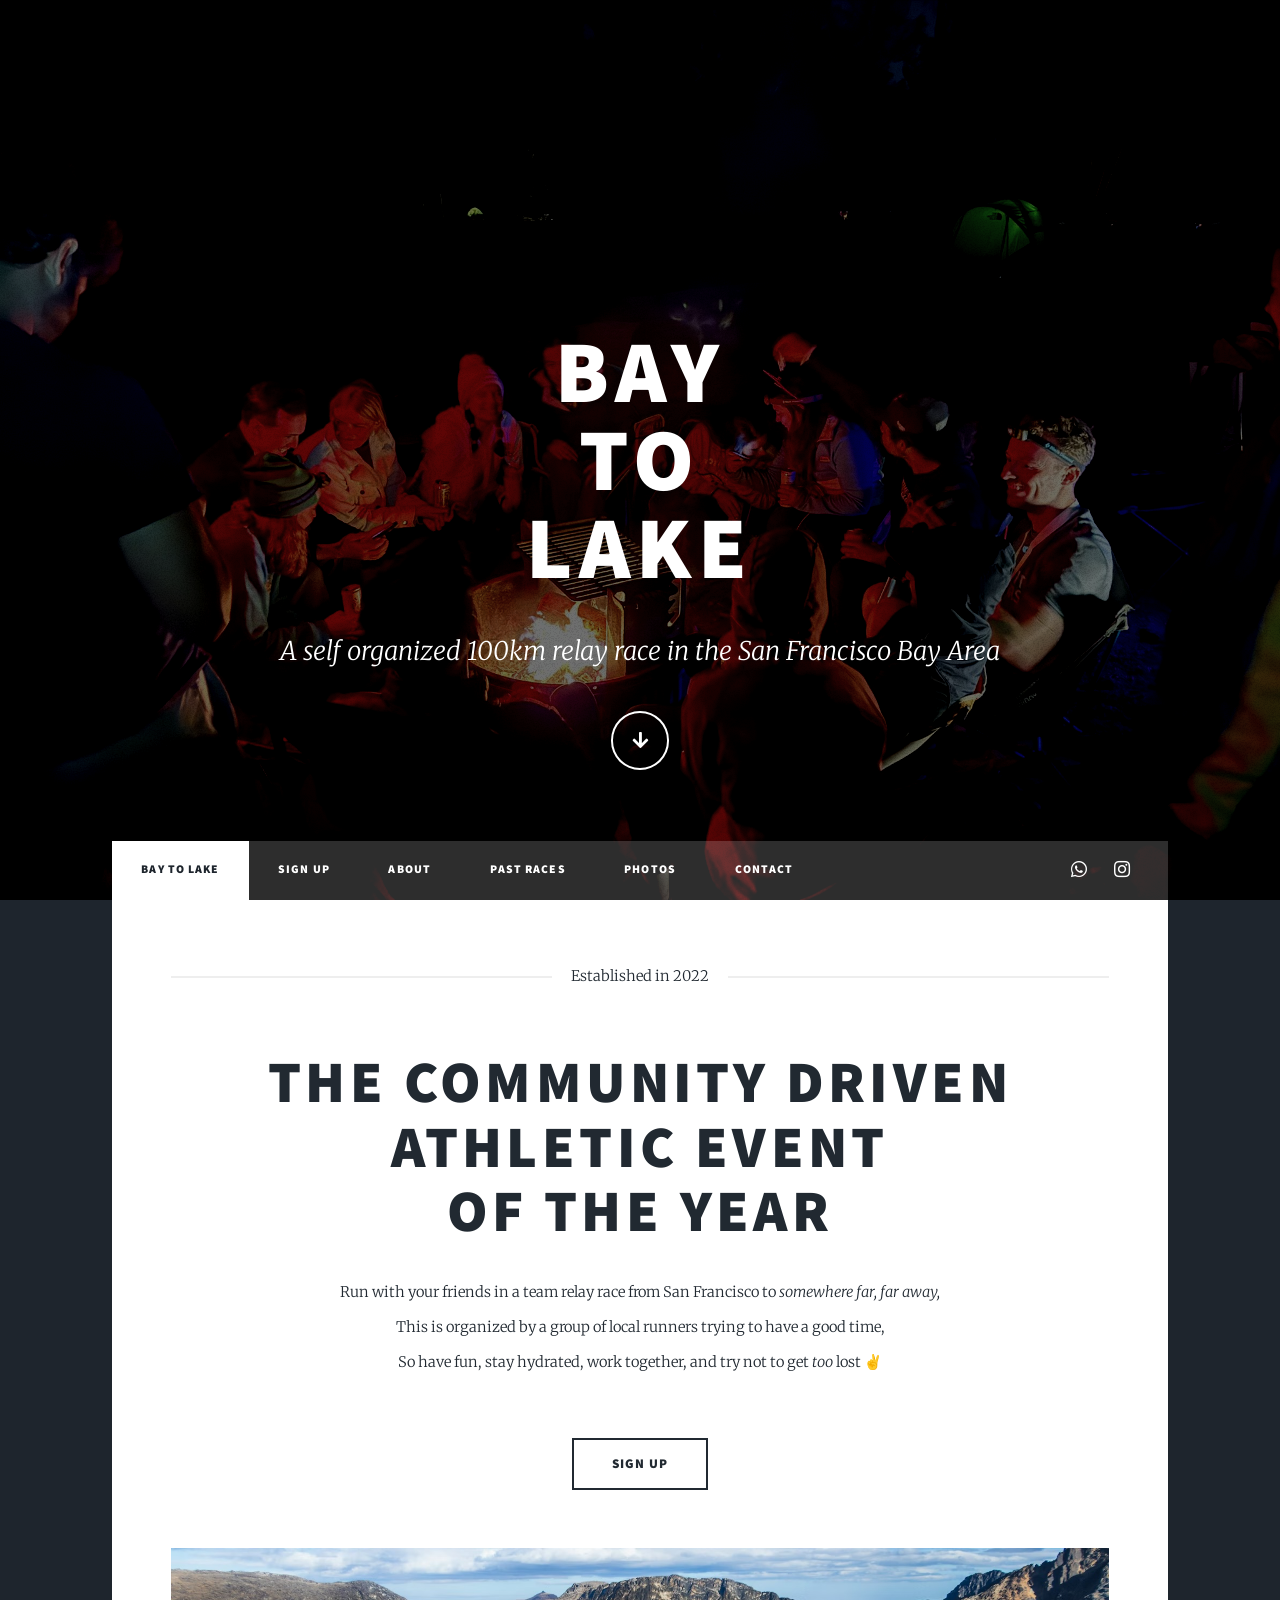
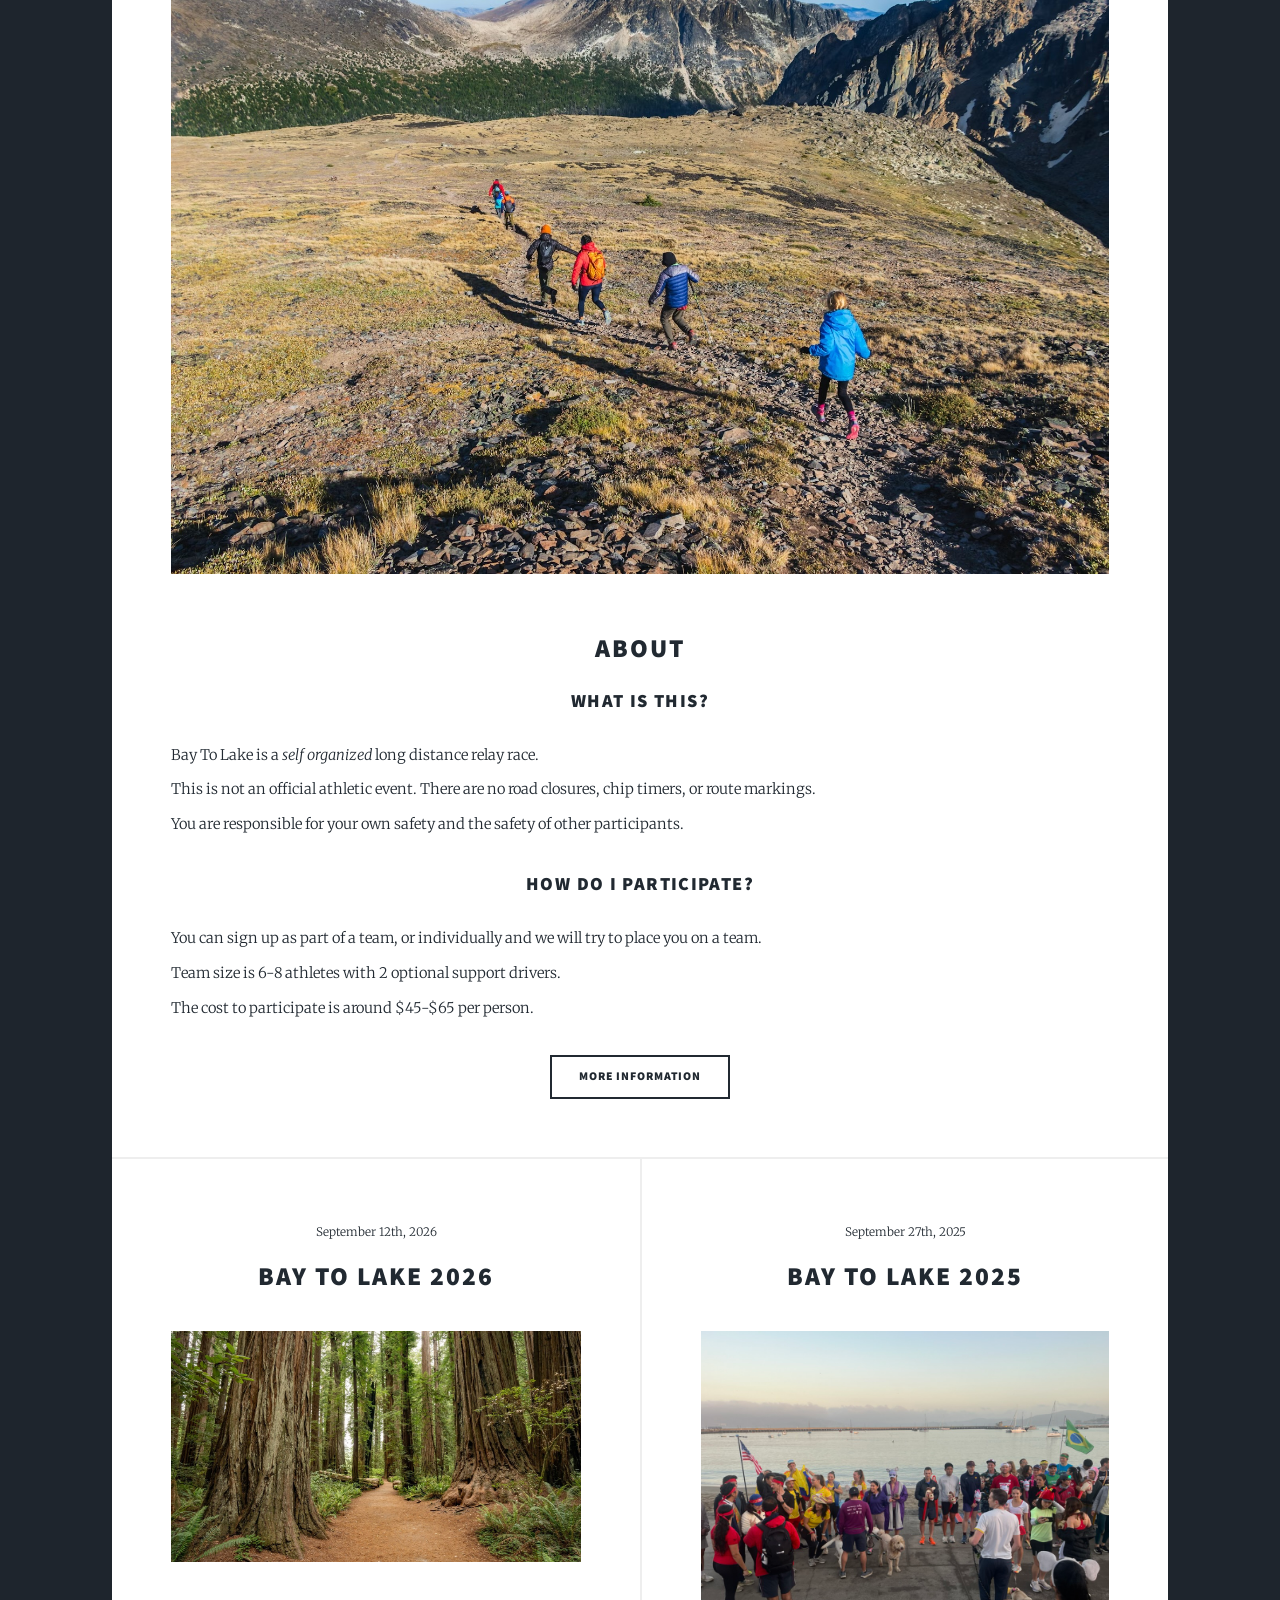
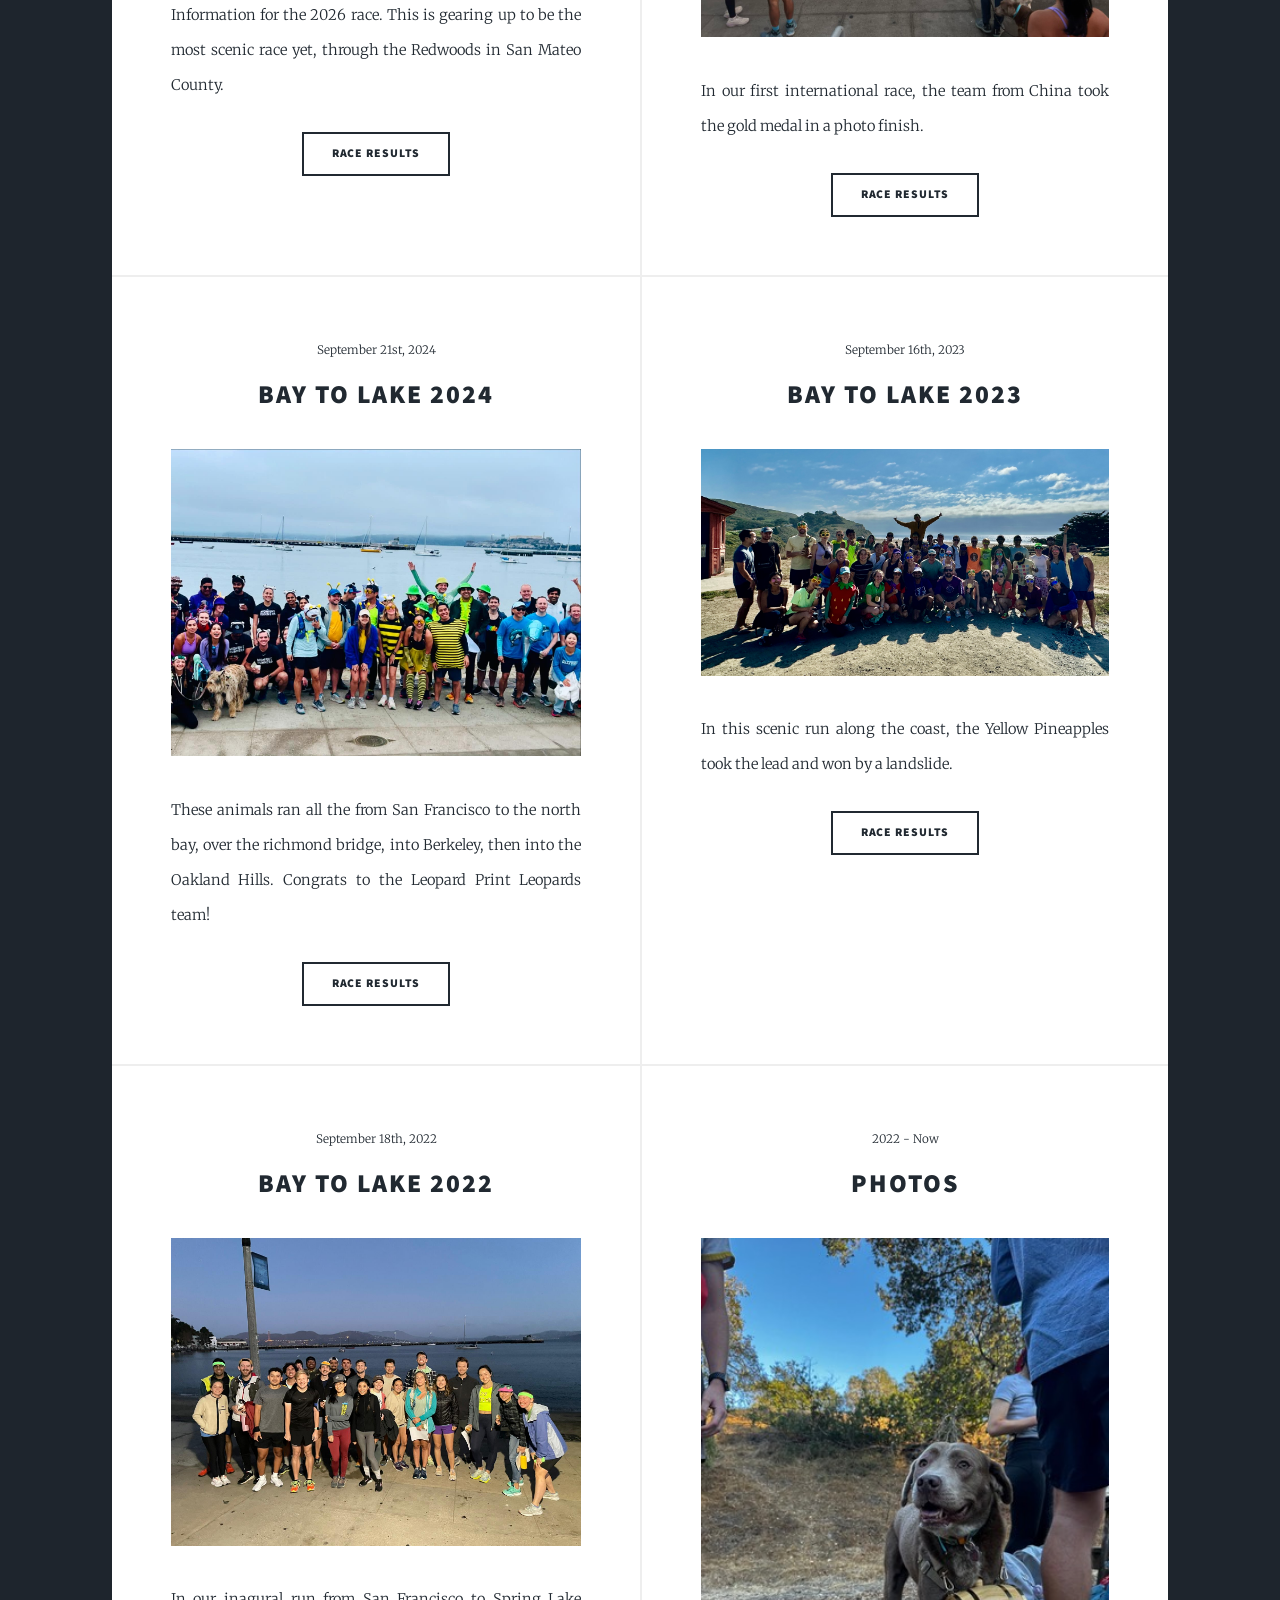
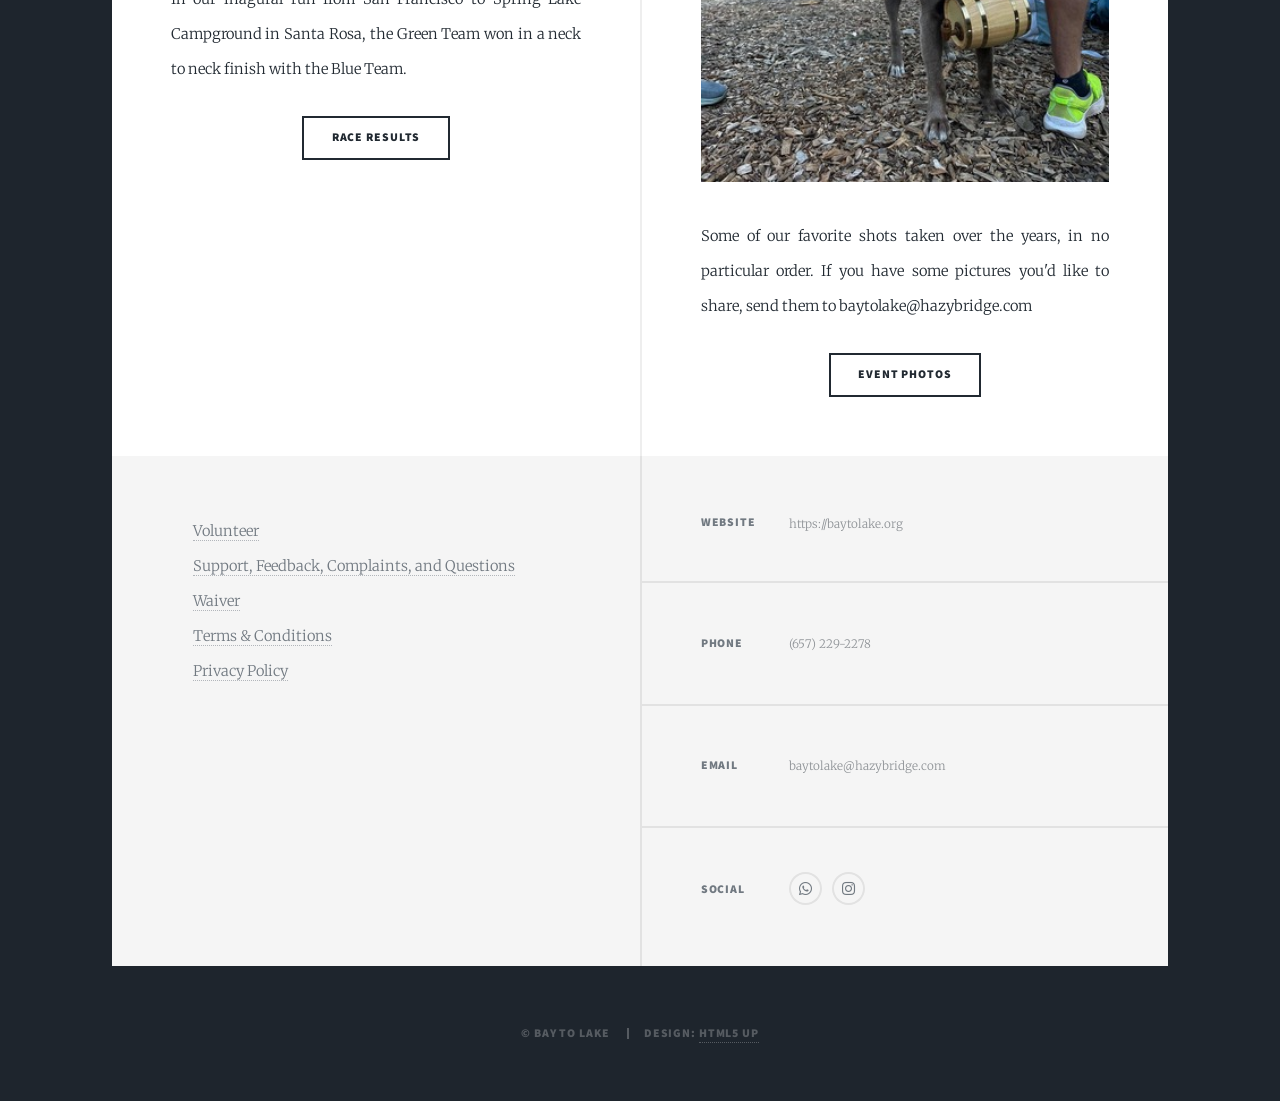
==== website/index.html @ f6bba60a "first commit" ====
<!doctype html>
<!--
	Template: Massively by HTML5 UP
	html5up.net | @ajlkn
	Free for personal and commercial use under the CCA 3.0 license (html5up.net/license)
-->
<html>
    <head>
        <title>Bay To Lake</title>
        <link
            rel="icon"
            href="data:image/svg+xml,<svg xmlns=%22http://www.w3.org/2000/svg%22 viewBox=%220 0 100 100%22><text y=%22.9em%22 font-size=%2290%22>🏃‍♀️‍➡️</text></svg>"
        />
        <meta charset="utf-8" />
        <meta
            name="viewport"
            content="width=device-width, initial-scale=1, user-scalable=no"
        />
        <link rel="stylesheet" href="assets/css/main.css" />
        <noscript
            ><link rel="stylesheet" href="assets/css/noscript.css"
        /></noscript>
    </head>
    <body class="is-preload">
        <!-- Wrapper -->
        <div id="wrapper" class="fade-in">
            <!-- Intro -->
            <div id="intro">
                <h1>
                    Bay<br />To<br />
                    Lake
                </h1>
                <p>
                    A self organized 100km relay race in the San Francisco Bay
                    Area
                </p>
                <ul class="actions">
                    <li>
                        <a
                            href="#header"
                            class="button icon solid solo fa-arrow-down scrolly"
                            >Continue</a
                        >
                    </li>
                </ul>
            </div>

            <!-- Header -->
            <header id="header">
                <a href="2026.html" class="logo">Sign Up</a>
            </header>

            <!-- Nav -->
            <nav id="nav">
                <ul class="links">
                    <li class="active">
                        <a href="index.html">Bay To Lake</a>
                    </li>
                    <li>
                        <a href="2026.html">Sign Up</a>
                    </li>
                    <li><a href="#about">About</a></li>
                    <li>
                        <a href="#past-races">Past Races</a>
                    </li>
                    <li>
                        <a href="photos.html">Photos</a>
                    </li>
                    <li>
                        <a href="#contact">Contact</a>
                    </li>
                </ul>
                <ul class="icons">
                    <li>
                        <a
                            href="https://chat.whatsapp.com/GhfOMwKwByU3hlfMUq1ZFm?mode=hq1tcli"
                            class="icon brands fa-whatsapp"
                            ><span class="label">Whatsapp</span></a
                        >
                    </li>
                    <li>
                        <a
                            href="https://www.instagram.com/bay_to_lake"
                            class="icon brands fa-instagram"
                            ><span class="label">Instagram</span></a
                        >
                    </li>
                </ul>
            </nav>

            <!-- Main -->
            <div id="main">
                <!-- Featured Post -->
                <article class="post featured">
                    <header class="major">
                        <span class="date">Established in 2022</span>
                        <h2>
                            The Community Driven Athletic Event<br />
                            Of The Year
                        </h2>
                        <ul class="no-bullets">
                            <li>
                                Run with your friends in a team relay race from
                                San Francisco to
                                <em>somewhere far, far away,</em>
                            </li>
                            <li>
                                This is organized by a group of local runners
                                trying to have a good time,
                            </li>
                            <li>
                                So have fun, stay hydrated, work together, and
                                try not to get
                                <em>too</em> lost ✌️
                            </li>
                        </ul>
                    </header>
                    <ul class="actions special">
                        <li>
                            <a href="2026.html" class="button large">Sign Up</a>
                        </li>
                    </ul>
                    <a href="2026.html" class="image main"
                        ><img src="images/running2.jpg" alt=""
                    /></a>
                    <h2 id="about">About</h2>
                    <h3>What is this?</h3>
                    <p>
                        Bay To Lake is a <em>self organized</em> long distance
                        relay race.
                        <br />
                        This is not an official athletic event. There are no
                        road closures, chip timers, or route markings.
                        <br />
                        You are responsible for your own safety and the safety
                        of other participants.
                        <br />
                    </p>
                    <h3>How do I participate?</h3>
                    <p>
                        You can sign up as part of a team, or individually and
                        we will try to place you on a team.
                        <br />
                        Team size is 6-8 athletes with 2 optional support
                        drivers.
                        <br />
                        The cost to participate is around $45-$65 per person.
                        <br />
                    </p>
                    <a href="about.html" class="button">More Information</a>
                </article>

                <!-- Posts -->
                <section class="posts">
                    <article>
                        <header>
                            <span class="date">September 12th, 2026</span>
                            <h2>
                                <a href="2026.html">Bay to Lake 2026</a>
                            </h2>
                        </header>
                        <a href="2026.html" class="image fit"
                            ><img src="images/redwoods.jpeg" alt=""
                        /></a>
                        <p>
                            Information for the 2026 race. This is gearing up to
                            be the most scenic race yet, through the Redwoods in
                            San Mateo County.
                        </p>
                        <ul class="actions special">
                            <li>
                                <a href="2026.html" class="button"
                                    >Race Results</a
                                >
                            </li>
                        </ul>
                    </article>
                    <article id="past-races">
                        <header>
                            <span class="date">September 27th, 2025</span>
                            <h2>
                                <a href="2025.html">Bay to Lake 2025</a>
                            </h2>
                        </header>
                        <a href="2025.html" class="image fit"
                            ><img src="images/2025group.jpeg" alt=""
                        /></a>
                        <p>
                            In our first international race, the team from China
                            took the gold medal in a photo finish.
                        </p>
                        <ul class="actions special">
                            <li>
                                <a href="2025.html" class="button"
                                    >Race Results</a
                                >
                            </li>
                        </ul>
                    </article>
                    <article>
                        <header>
                            <span class="date">September 21st, 2024</span>
                            <h2>
                                <a href="2024.html">Bay to Lake 2024</a>
                            </h2>
                        </header>
                        <a href="2024.html" class="image fit"
                            ><img src="images/2024group.jpg" alt=""
                        /></a>
                        <p>
                            These animals ran all the from San Francisco to the
                            north bay, over the richmond bridge, into Berkeley,
                            then into the Oakland Hills. Congrats to the Leopard
                            Print Leopards team!
                        </p>
                        <ul class="actions special">
                            <li>
                                <a href="2024.html" class="button"
                                    >Race Results</a
                                >
                            </li>
                        </ul>
                    </article>
                    <article>
                        <header>
                            <span class="date">September 16th, 2023</span>
                            <h2>
                                <a href="2023.html">Bay to Lake 2023</a>
                            </h2>
                        </header>
                        <a href="2023.html" class="image fit"
                            ><img src="images/2023group.jpg" alt=""
                        /></a>
                        <p>
                            In this scenic run along the coast, the Yellow
                            Pineapples took the lead and won by a landslide.
                        </p>
                        <ul class="actions special">
                            <li>
                                <a href="2023.html" class="button"
                                    >Race Results</a
                                >
                            </li>
                        </ul>
                    </article>
                    <article>
                        <header>
                            <span class="date">September 18th, 2022</span>
                            <h2>
                                <a href="2022.html">Bay to Lake 2022</a>
                            </h2>
                        </header>
                        <a href="2022.html" class="image fit"
                            ><img src="images/2022group.jpg" alt=""
                        /></a>
                        <p>
                            In our inagural run from San Francisco to Spring
                            Lake Campground in Santa Rosa, the Green Team won in
                            a neck to neck finish with the Blue Team.
                        </p>
                        <ul class="actions special">
                            <li>
                                <a href="2022.html" class="button"
                                    >Race Results</a
                                >
                            </li>
                        </ul>
                    </article>
                    <article id="photos">
                        <header>
                            <span class="date">2022 - Now</span>
                            <h2>
                                <a href="photos.html">Photos</a>
                            </h2>
                        </header>
                        <a href="photos.html" class="image fit"
                            ><img src="images/dog.jpeg" alt=""
                        /></a>
                        <p>
                            Some of our favorite shots taken over the years, in
                            no particular order. If you have some pictures you'd
                            like to share, send them to baytolake@hazybridge.com
                        </p>
                        <ul class="actions special">
                            <li>
                                <a href="photos.html" class="button"
                                    >Event Photos</a
                                >
                            </li>
                        </ul>
                    </article>
                </section>
            </div>

            <!-- Footer -->
            <footer id="footer">
                <section>
                    <ul>
                        <li>
                            <a href="volunteer.html">Volunteer </a>
                        </li>
                        <li>
                            <a href="https://forms.gle/A438S5u4Cf7MEqJQ7"
                                >Support, Feedback, Complaints, and Questions
                            </a>
                        </li>
                        <li><a href="waiver.html">Waiver</a></li>
                        <li><a href="terms.html">Terms & Conditions</a></li>
                        <li><a href="privacy.html">Privacy Policy</a></li>
                    </ul>
                </section>
                <section class="split contact" id="contact">
                    <section class="alt">
                        <h3>Website</h3>
                        <p>https://baytolake.org</p>
                    </section>
                    <section>
                        <h3>Phone</h3>
                        <p>(657) 229-2278</p>
                    </section>
                    <section>
                        <h3>Email</h3>
                        <p>baytolake@hazybridge.com</p>
                    </section>
                    <section>
                        <h3>Social</h3>
                        <ul class="icons alt">
                            <li>
                                <a
                                    href="https://chat.whatsapp.com/GhfOMwKwByU3hlfMUq1ZFm?mode=hq1tcli"
                                    class="icon brands alt fa-whatsapp"
                                    ><span class="label">WhatsApp</span></a
                                >
                            </li>
                            <li>
                                <a
                                    href="https://www.instagram.com/bay_to_lake"
                                    class="icon brands alt fa-instagram"
                                    ><span class="label">Instagram</span></a
                                >
                            </li>
                        </ul>
                    </section>
                </section>
            </footer>

            <!-- Copyright -->
            <div id="copyright">
                <ul>
                    <li>&copy; Bay To Lake</li>
                    <li>Design: <a href="https://html5up.net">HTML5 UP</a></li>
                </ul>
            </div>
        </div>

        <!-- Scripts -->
        <script src="assets/js/jquery.min.js"></script>
        <script src="assets/js/jquery.scrollex.min.js"></script>
        <script src="assets/js/jquery.scrolly.min.js"></script>
        <script src="assets/js/browser.min.js"></script>
        <script src="assets/js/breakpoints.min.js"></script>
        <script src="assets/js/util.js"></script>
        <script src="assets/js/main.js"></script>
    </body>
</html>
---- website/assets/css/main.css ----
@import url(fontawesome-all.min.css);
@import url("https://fonts.googleapis.com/css?family=Merriweather:300,700,300italic,700italic|Source+Sans+Pro:900");

/*
	Massively by HTML5 UP
	html5up.net | @ajlkn
	Free for personal and commercial use under the CCA 3.0 license (html5up.net/license)
*/

html,
body,
div,
span,
applet,
object,
iframe,
h1,
h2,
h3,
h4,
h5,
h6,
p,
blockquote,
pre,
a,
abbr,
acronym,
address,
big,
cite,
code,
del,
dfn,
em,
img,
ins,
kbd,
q,
s,
samp,
small,
strike,
strong,
sub,
sup,
tt,
var,
b,
u,
i,
center,
dl,
dt,
dd,
ol,
ul,
li,
fieldset,
form,
label,
legend,
table,
caption,
tbody,
tfoot,
thead,
tr,
th,
td,
article,
aside,
canvas,
details,
embed,
figure,
figcaption,
footer,
header,
hgroup,
menu,
nav,
output,
ruby,
section,
summary,
time,
mark,
audio,
video {
    margin: 0;
    padding: 0;
    border: 0;
    font-size: 100%;
    font: inherit;
    vertical-align: baseline;
}

article,
aside,
details,
figcaption,
figure,
footer,
header,
hgroup,
menu,
nav,
section {
    display: block;
}

body {
    line-height: 1;
}

ol,
ul {
    list-style: none;
}

blockquote,
q {
    quotes: none;
}

blockquote:before,
blockquote:after,
q:before,
q:after {
    content: "";
    content: none;
}

table {
    border-collapse: collapse;
    border-spacing: 0;
}

body {
    -webkit-text-size-adjust: none;
}

mark {
    background-color: transparent;
    color: inherit;
}

input::-moz-focus-inner {
    border: 0;
    padding: 0;
}

input,
select,
textarea {
    -moz-appearance: none;
    -webkit-appearance: none;
    -ms-appearance: none;
    appearance: none;
}

/* Basic */

@-ms-viewport {
    width: device-width;
}

body {
    -ms-overflow-style: scrollbar;
}

@media screen and (max-width: 480px) {
    html,
    body {
        min-width: 320px;
    }
}

html {
    box-sizing: border-box;
}

*,
*:before,
*:after {
    box-sizing: inherit;
}

body {
    background-color: #1e252d;
}

body.is-preload *,
body.is-preload *:before,
body.is-preload *:after {
    -moz-animation: none !important;
    -webkit-animation: none !important;
    -ms-animation: none !important;
    animation: none !important;
    -moz-transition: none !important;
    -webkit-transition: none !important;
    -ms-transition: none !important;
    transition: none !important;
}

/* Type */

html {
    font-size: 16pt;
}

@media screen and (max-width: 1680px) {
    html {
        font-size: 12pt;
    }
}

@media screen and (max-width: 1280px) {
    html {
        font-size: 11pt;
    }
}

@media screen and (max-width: 360px) {
    html {
        font-size: 10pt;
    }
}

body {
    color: #212931;
}

body,
input,
select,
textarea {
    font-family: "Merriweather", Georgia, serif;
    font-weight: 300;
    font-size: 1rem;
    line-height: 2.375;
}

a {
    -moz-transition:
        color 0.2s ease-in-out,
        background-color 0.2s ease-in-out,
        border-color 0.2s ease-in-out,
        box-shadow 0.2s ease-in-out;
    -webkit-transition:
        color 0.2s ease-in-out,
        background-color 0.2s ease-in-out,
        border-color 0.2s ease-in-out,
        box-shadow 0.2s ease-in-out;
    -ms-transition:
        color 0.2s ease-in-out,
        background-color 0.2s ease-in-out,
        border-color 0.2s ease-in-out,
        box-shadow 0.2s ease-in-out;
    transition:
        color 0.2s ease-in-out,
        background-color 0.2s ease-in-out,
        border-color 0.2s ease-in-out,
        box-shadow 0.2s ease-in-out;
    border-bottom: dotted 1px;
    text-decoration: none;
}

a:hover {
    border-bottom-color: transparent;
}

strong,
b {
    font-weight: 600;
}

em,
i {
    font-style: italic;
}

p {
    text-align: justify;
    margin: 0 0 2rem 0;
}

h1,
h2,
h3,
h4,
h5,
h6 {
    font-family: "Source Sans Pro", Helvetica, sans-serif;
    font-weight: 900;
    line-height: 1.5;
    letter-spacing: 0.075em;
    text-transform: uppercase;
    margin: 0 0 1rem 0;
}

h1 a,
h2 a,
h3 a,
h4 a,
h5 a,
h6 a {
    border-bottom: 0;
    color: inherit;
    text-decoration: none;
}

h1 {
    font-size: 4rem;
    line-height: 1.1;
    margin: 0 0 2rem 0;
}

h2 {
    font-size: 1.75rem;
    line-height: 1.3;
    margin: 0 0 1.5rem 0;
}

h3 {
    font-size: 1.25rem;
    margin: 0 0 1.5rem 0;
}

h4 {
    font-size: 1rem;
}

h5 {
    font-size: 0.9rem;
}

h6 {
    font-size: 0.8rem;
}

sub {
    font-size: 0.8rem;
    position: relative;
    top: 0.5rem;
}

sup {
    font-size: 0.8rem;
    position: relative;
    top: -0.5rem;
}

blockquote {
    border-left: solid 4px;
    font-style: italic;
    margin: 0 0 2rem 0;
    padding: 0.5rem 0 0.5rem 2rem;
}

code {
    border: solid 2px;
    font-family: "Courier New", monospace;
    font-size: 0.9rem;
    margin: 0 0.25rem;
    padding: 0.25rem 0.65rem;
}

pre {
    -webkit-overflow-scrolling: touch;
    font-family: "Courier New", monospace;
    font-size: 0.9rem;
    margin: 0 0 2rem 0;
}

pre code {
    display: block;
    line-height: 1.75;
    padding: 1rem 1.5rem;
    overflow-x: auto;
}

hr {
    border: 0;
    border-bottom: solid 2px;
    margin: 3rem 0;
}

hr.major {
    margin: 5rem 0;
}

.align-left {
    text-align: left;
}

.align-center {
    text-align: center;
}

.align-right {
    text-align: right;
}

input,
select,
textarea {
    color: #212931;
}

a {
    color: #212931;
    border-bottom-color: rgba(33, 41, 49, 0.5);
}

a:hover {
    border-bottom-color: transparent;
    color: #18bfef !important;
}

strong,
b {
    color: #212931;
}

h1,
h2,
h3,
h4,
h5,
h6 {
    color: #212931;
}

blockquote {
    border-left-color: #eeeeee;
}

code {
    background: rgba(220, 220, 220, 0.25);
    border-color: #eeeeee;
}

hr {
    border-bottom-color: #eeeeee;
}

/* Row */

.row {
    display: flex;
    flex-wrap: wrap;
    box-sizing: border-box;
    align-items: stretch;
}

.row > * {
    box-sizing: border-box;
}

.row.gtr-uniform > * > :last-child {
    margin-bottom: 0;
}

.row.aln-left {
    justify-content: flex-start;
}

.row.aln-center {
    justify-content: center;
}

.row.aln-right {
    justify-content: flex-end;
}

.row.aln-top {
    align-items: flex-start;
}

.row.aln-middle {
    align-items: center;
}

.row.aln-bottom {
    align-items: flex-end;
}

.row > .imp {
    order: -1;
}

.row > .col-1 {
    width: 8.33333%;
}

.row > .off-1 {
    margin-left: 8.33333%;
}

.row > .col-2 {
    width: 16.66667%;
}

.row > .off-2 {
    margin-left: 16.66667%;
}

.row > .col-3 {
    width: 25%;
}

.row > .off-3 {
    margin-left: 25%;
}

.row > .col-4 {
    width: 33.33333%;
}

.row > .off-4 {
    margin-left: 33.33333%;
}

.row > .col-5 {
    width: 41.66667%;
}

.row > .off-5 {
    margin-left: 41.66667%;
}

.row > .col-6 {
    width: 50%;
}

.row > .off-6 {
    margin-left: 50%;
}

.row > .col-7 {
    width: 58.33333%;
}

.row > .off-7 {
    margin-left: 58.33333%;
}

.row > .col-8 {
    width: 66.66667%;
}

.row > .off-8 {
    margin-left: 66.66667%;
}

.row > .col-9 {
    width: 75%;
}

.row > .off-9 {
    margin-left: 75%;
}

.row > .col-10 {
    width: 83.33333%;
}

.row > .off-10 {
    margin-left: 83.33333%;
}

.row > .col-11 {
    width: 91.66667%;
}

.row > .off-11 {
    margin-left: 91.66667%;
}

.row > .col-12 {
    width: 100%;
}

.row > .off-12 {
    margin-left: 100%;
}

.row.gtr-0 {
    margin-top: 0;
    margin-left: 0rem;
}

.row.gtr-0 > * {
    padding: 0 0 0 0rem;
}

.row.gtr-0.gtr-uniform {
    margin-top: 0rem;
}

.row.gtr-0.gtr-uniform > * {
    padding-top: 0rem;
}

.row.gtr-25 {
    margin-top: 0;
    margin-left: -0.375rem;
}

.row.gtr-25 > * {
    padding: 0 0 0 0.375rem;
}

.row.gtr-25.gtr-uniform {
    margin-top: -0.375rem;
}

.row.gtr-25.gtr-uniform > * {
    padding-top: 0.375rem;
}

.row.gtr-50 {
    margin-top: 0;
    margin-left: -0.75rem;
}

.row.gtr-50 > * {
    padding: 0 0 0 0.75rem;
}

.row.gtr-50.gtr-uniform {
    margin-top: -0.75rem;
}

.row.gtr-50.gtr-uniform > * {
    padding-top: 0.75rem;
}

.row {
    margin-top: 0;
    margin-left: -1.5rem;
}

.row > * {
    padding: 0 0 0 1.5rem;
}

.row.gtr-uniform {
    margin-top: -1.5rem;
}

.row.gtr-uniform > * {
    padding-top: 1.5rem;
}

.row.gtr-150 {
    margin-top: 0;
    margin-left: -2.25rem;
}

.row.gtr-150 > * {
    padding: 0 0 0 2.25rem;
}

.row.gtr-150.gtr-uniform {
    margin-top: -2.25rem;
}

.row.gtr-150.gtr-uniform > * {
    padding-top: 2.25rem;
}

.row.gtr-200 {
    margin-top: 0;
    margin-left: -3rem;
}

.row.gtr-200 > * {
    padding: 0 0 0 3rem;
}

.row.gtr-200.gtr-uniform {
    margin-top: -3rem;
}

.row.gtr-200.gtr-uniform > * {
    padding-top: 3rem;
}

@media screen and (max-width: 1680px) {
    .row {
        display: flex;
        flex-wrap: wrap;
        box-sizing: border-box;
        align-items: stretch;
    }

    .row > * {
        box-sizing: border-box;
    }

    .row.gtr-uniform > * > :last-child {
        margin-bottom: 0;
    }

    .row.aln-left {
        justify-content: flex-start;
    }

    .row.aln-center {
        justify-content: center;
    }

    .row.aln-right {
        justify-content: flex-end;
    }

    .row.aln-top {
        align-items: flex-start;
    }

    .row.aln-middle {
        align-items: center;
    }

    .row.aln-bottom {
        align-items: flex-end;
    }

    .row > .imp-xlarge {
        order: -1;
    }

    .row > .col-1-xlarge {
        width: 8.33333%;
    }

    .row > .off-1-xlarge {
        margin-left: 8.33333%;
    }

    .row > .col-2-xlarge {
        width: 16.66667%;
    }

    .row > .off-2-xlarge {
        margin-left: 16.66667%;
    }

    .row > .col-3-xlarge {
        width: 25%;
    }

    .row > .off-3-xlarge {
        margin-left: 25%;
    }

    .row > .col-4-xlarge {
        width: 33.33333%;
    }

    .row > .off-4-xlarge {
        margin-left: 33.33333%;
    }

    .row > .col-5-xlarge {
        width: 41.66667%;
    }

    .row > .off-5-xlarge {
        margin-left: 41.66667%;
    }

    .row > .col-6-xlarge {
        width: 50%;
    }

    .row > .off-6-xlarge {
        margin-left: 50%;
    }

    .row > .col-7-xlarge {
        width: 58.33333%;
    }

    .row > .off-7-xlarge {
        margin-left: 58.33333%;
    }

    .row > .col-8-xlarge {
        width: 66.66667%;
    }

    .row > .off-8-xlarge {
        margin-left: 66.66667%;
    }

    .row > .col-9-xlarge {
        width: 75%;
    }

    .row > .off-9-xlarge {
        margin-left: 75%;
    }

    .row > .col-10-xlarge {
        width: 83.33333%;
    }

    .row > .off-10-xlarge {
        margin-left: 83.33333%;
    }

    .row > .col-11-xlarge {
        width: 91.66667%;
    }

    .row > .off-11-xlarge {
        margin-left: 91.66667%;
    }

    .row > .col-12-xlarge {
        width: 100%;
    }

    .row > .off-12-xlarge {
        margin-left: 100%;
    }

    .row.gtr-0 {
        margin-top: 0;
        margin-left: 0rem;
    }

    .row.gtr-0 > * {
        padding: 0 0 0 0rem;
    }

    .row.gtr-0.gtr-uniform {
        margin-top: 0rem;
    }

    .row.gtr-0.gtr-uniform > * {
        padding-top: 0rem;
    }

    .row.gtr-25 {
        margin-top: 0;
        margin-left: -0.375rem;
    }

    .row.gtr-25 > * {
        padding: 0 0 0 0.375rem;
    }

    .row.gtr-25.gtr-uniform {
        margin-top: -0.375rem;
    }

    .row.gtr-25.gtr-uniform > * {
        padding-top: 0.375rem;
    }

    .row.gtr-50 {
        margin-top: 0;
        margin-left: -0.75rem;
    }

    .row.gtr-50 > * {
        padding: 0 0 0 0.75rem;
    }

    .row.gtr-50.gtr-uniform {
        margin-top: -0.75rem;
    }

    .row.gtr-50.gtr-uniform > * {
        padding-top: 0.75rem;
    }

    .row {
        margin-top: 0;
        margin-left: -1.5rem;
    }

    .row > * {
        padding: 0 0 0 1.5rem;
    }

    .row.gtr-uniform {
        margin-top: -1.5rem;
    }

    .row.gtr-uniform > * {
        padding-top: 1.5rem;
    }

    .row.gtr-150 {
        margin-top: 0;
        margin-left: -2.25rem;
    }

    .row.gtr-150 > * {
        padding: 0 0 0 2.25rem;
    }

    .row.gtr-150.gtr-uniform {
        margin-top: -2.25rem;
    }

    .row.gtr-150.gtr-uniform > * {
        padding-top: 2.25rem;
    }

    .row.gtr-200 {
        margin-top: 0;
        margin-left: -3rem;
    }

    .row.gtr-200 > * {
        padding: 0 0 0 3rem;
    }

    .row.gtr-200.gtr-uniform {
        margin-top: -3rem;
    }

    .row.gtr-200.gtr-uniform > * {
        padding-top: 3rem;
    }
}

@media screen and (max-width: 1280px) {
    .row {
        display: flex;
        flex-wrap: wrap;
        box-sizing: border-box;
        align-items: stretch;
    }

    .row > * {
        box-sizing: border-box;
    }

    .row.gtr-uniform > * > :last-child {
        margin-bottom: 0;
    }

    .row.aln-left {
        justify-content: flex-start;
    }

    .row.aln-center {
        justify-content: center;
    }

    .row.aln-right {
        justify-content: flex-end;
    }

    .row.aln-top {
        align-items: flex-start;
    }

    .row.aln-middle {
        align-items: center;
    }

    .row.aln-bottom {
        align-items: flex-end;
    }

    .row > .imp-large {
        order: -1;
    }

    .row > .col-1-large {
        width: 8.33333%;
    }

    .row > .off-1-large {
        margin-left: 8.33333%;
    }

    .row > .col-2-large {
        width: 16.66667%;
    }

    .row > .off-2-large {
        margin-left: 16.66667%;
    }

    .row > .col-3-large {
        width: 25%;
    }

    .row > .off-3-large {
        margin-left: 25%;
    }

    .row > .col-4-large {
        width: 33.33333%;
    }

    .row > .off-4-large {
        margin-left: 33.33333%;
    }

    .row > .col-5-large {
        width: 41.66667%;
    }

    .row > .off-5-large {
        margin-left: 41.66667%;
    }

    .row > .col-6-large {
        width: 50%;
    }

    .row > .off-6-large {
        margin-left: 50%;
    }

    .row > .col-7-large {
        width: 58.33333%;
    }

    .row > .off-7-large {
        margin-left: 58.33333%;
    }

    .row > .col-8-large {
        width: 66.66667%;
    }

    .row > .off-8-large {
        margin-left: 66.66667%;
    }

    .row > .col-9-large {
        width: 75%;
    }

    .row > .off-9-large {
        margin-left: 75%;
    }

    .row > .col-10-large {
        width: 83.33333%;
    }

    .row > .off-10-large {
        margin-left: 83.33333%;
    }

    .row > .col-11-large {
        width: 91.66667%;
    }

    .row > .off-11-large {
        margin-left: 91.66667%;
    }

    .row > .col-12-large {
        width: 100%;
    }

    .row > .off-12-large {
        margin-left: 100%;
    }

    .row.gtr-0 {
        margin-top: 0;
        margin-left: 0rem;
    }

    .row.gtr-0 > * {
        padding: 0 0 0 0rem;
    }

    .row.gtr-0.gtr-uniform {
        margin-top: 0rem;
    }

    .row.gtr-0.gtr-uniform > * {
        padding-top: 0rem;
    }

    .row.gtr-25 {
        margin-top: 0;
        margin-left: -0.375rem;
    }

    .row.gtr-25 > * {
        padding: 0 0 0 0.375rem;
    }

    .row.gtr-25.gtr-uniform {
        margin-top: -0.375rem;
    }

    .row.gtr-25.gtr-uniform > * {
        padding-top: 0.375rem;
    }

    .row.gtr-50 {
        margin-top: 0;
        margin-left: -0.75rem;
    }

    .row.gtr-50 > * {
        padding: 0 0 0 0.75rem;
    }

    .row.gtr-50.gtr-uniform {
        margin-top: -0.75rem;
    }

    .row.gtr-50.gtr-uniform > * {
        padding-top: 0.75rem;
    }

    .row {
        margin-top: 0;
        margin-left: -1.5rem;
    }

    .row > * {
        padding: 0 0 0 1.5rem;
    }

    .row.gtr-uniform {
        margin-top: -1.5rem;
    }

    .row.gtr-uniform > * {
        padding-top: 1.5rem;
    }

    .row.gtr-150 {
        margin-top: 0;
        margin-left: -2.25rem;
    }

    .row.gtr-150 > * {
        padding: 0 0 0 2.25rem;
    }

    .row.gtr-150.gtr-uniform {
        margin-top: -2.25rem;
    }

    .row.gtr-150.gtr-uniform > * {
        padding-top: 2.25rem;
    }

    .row.gtr-200 {
        margin-top: 0;
        margin-left: -3rem;
    }

    .row.gtr-200 > * {
        padding: 0 0 0 3rem;
    }

    .row.gtr-200.gtr-uniform {
        margin-top: -3rem;
    }

    .row.gtr-200.gtr-uniform > * {
        padding-top: 3rem;
    }
}

@media screen and (max-width: 980px) {
    .row {
        display: flex;
        flex-wrap: wrap;
        box-sizing: border-box;
        align-items: stretch;
    }

    .row > * {
        box-sizing: border-box;
    }

    .row.gtr-uniform > * > :last-child {
        margin-bottom: 0;
    }

    .row.aln-left {
        justify-content: flex-start;
    }

    .row.aln-center {
        justify-content: center;
    }

    .row.aln-right {
        justify-content: flex-end;
    }

    .row.aln-top {
        align-items: flex-start;
    }

    .row.aln-middle {
        align-items: center;
    }

    .row.aln-bottom {
        align-items: flex-end;
    }

    .row > .imp-medium {
        order: -1;
    }

    .row > .col-1-medium {
        width: 8.33333%;
    }

    .row > .off-1-medium {
        margin-left: 8.33333%;
    }

    .row > .col-2-medium {
        width: 16.66667%;
    }

    .row > .off-2-medium {
        margin-left: 16.66667%;
    }

    .row > .col-3-medium {
        width: 25%;
    }

    .row > .off-3-medium {
        margin-left: 25%;
    }

    .row > .col-4-medium {
        width: 33.33333%;
    }

    .row > .off-4-medium {
        margin-left: 33.33333%;
    }

    .row > .col-5-medium {
        width: 41.66667%;
    }

    .row > .off-5-medium {
        margin-left: 41.66667%;
    }

    .row > .col-6-medium {
        width: 50%;
    }

    .row > .off-6-medium {
        margin-left: 50%;
    }

    .row > .col-7-medium {
        width: 58.33333%;
    }

    .row > .off-7-medium {
        margin-left: 58.33333%;
    }

    .row > .col-8-medium {
        width: 66.66667%;
    }

    .row > .off-8-medium {
        margin-left: 66.66667%;
    }

    .row > .col-9-medium {
        width: 75%;
    }

    .row > .off-9-medium {
        margin-left: 75%;
    }

    .row > .col-10-medium {
        width: 83.33333%;
    }

    .row > .off-10-medium {
        margin-left: 83.33333%;
    }

    .row > .col-11-medium {
        width: 91.66667%;
    }

    .row > .off-11-medium {
        margin-left: 91.66667%;
    }

    .row > .col-12-medium {
        width: 100%;
    }

    .row > .off-12-medium {
        margin-left: 100%;
    }

    .row.gtr-0 {
        margin-top: 0;
        margin-left: 0rem;
    }

    .row.gtr-0 > * {
        padding: 0 0 0 0rem;
    }

    .row.gtr-0.gtr-uniform {
        margin-top: 0rem;
    }

    .row.gtr-0.gtr-uniform > * {
        padding-top: 0rem;
    }

    .row.gtr-25 {
        margin-top: 0;
        margin-left: -0.375rem;
    }

    .row.gtr-25 > * {
        padding: 0 0 0 0.375rem;
    }

    .row.gtr-25.gtr-uniform {
        margin-top: -0.375rem;
    }

    .row.gtr-25.gtr-uniform > * {
        padding-top: 0.375rem;
    }

    .row.gtr-50 {
        margin-top: 0;
        margin-left: -0.75rem;
    }

    .row.gtr-50 > * {
        padding: 0 0 0 0.75rem;
    }

    .row.gtr-50.gtr-uniform {
        margin-top: -0.75rem;
    }

    .row.gtr-50.gtr-uniform > * {
        padding-top: 0.75rem;
    }

    .row {
        margin-top: 0;
        margin-left: -1.5rem;
    }

    .row > * {
        padding: 0 0 0 1.5rem;
    }

    .row.gtr-uniform {
        margin-top: -1.5rem;
    }

    .row.gtr-uniform > * {
        padding-top: 1.5rem;
    }

    .row.gtr-150 {
        margin-top: 0;
        margin-left: -2.25rem;
    }

    .row.gtr-150 > * {
        padding: 0 0 0 2.25rem;
    }

    .row.gtr-150.gtr-uniform {
        margin-top: -2.25rem;
    }

    .row.gtr-150.gtr-uniform > * {
        padding-top: 2.25rem;
    }

    .row.gtr-200 {
        margin-top: 0;
        margin-left: -3rem;
    }

    .row.gtr-200 > * {
        padding: 0 0 0 3rem;
    }

    .row.gtr-200.gtr-uniform {
        margin-top: -3rem;
    }

    .row.gtr-200.gtr-uniform > * {
        padding-top: 3rem;
    }
}

@media screen and (max-width: 736px) {
    .row {
        display: flex;
        flex-wrap: wrap;
        box-sizing: border-box;
        align-items: stretch;
    }

    .row > * {
        box-sizing: border-box;
    }

    .row.gtr-uniform > * > :last-child {
        margin-bottom: 0;
    }

    .row.aln-left {
        justify-content: flex-start;
    }

    .row.aln-center {
        justify-content: center;
    }

    .row.aln-right {
        justify-content: flex-end;
    }

    .row.aln-top {
        align-items: flex-start;
    }

    .row.aln-middle {
        align-items: center;
    }

    .row.aln-bottom {
        align-items: flex-end;
    }

    .row > .imp-small {
        order: -1;
    }

    .row > .col-1-small {
        width: 8.33333%;
    }

    .row > .off-1-small {
        margin-left: 8.33333%;
    }

    .row > .col-2-small {
        width: 16.66667%;
    }

    .row > .off-2-small {
        margin-left: 16.66667%;
    }

    .row > .col-3-small {
        width: 25%;
    }

    .row > .off-3-small {
        margin-left: 25%;
    }

    .row > .col-4-small {
        width: 33.33333%;
    }

    .row > .off-4-small {
        margin-left: 33.33333%;
    }

    .row > .col-5-small {
        width: 41.66667%;
    }

    .row > .off-5-small {
        margin-left: 41.66667%;
    }

    .row > .col-6-small {
        width: 50%;
    }

    .row > .off-6-small {
        margin-left: 50%;
    }

    .row > .col-7-small {
        width: 58.33333%;
    }

    .row > .off-7-small {
        margin-left: 58.33333%;
    }

    .row > .col-8-small {
        width: 66.66667%;
    }

    .row > .off-8-small {
        margin-left: 66.66667%;
    }

    .row > .col-9-small {
        width: 75%;
    }

    .row > .off-9-small {
        margin-left: 75%;
    }

    .row > .col-10-small {
        width: 83.33333%;
    }

    .row > .off-10-small {
        margin-left: 83.33333%;
    }

    .row > .col-11-small {
        width: 91.66667%;
    }

    .row > .off-11-small {
        margin-left: 91.66667%;
    }

    .row > .col-12-small {
        width: 100%;
    }

    .row > .off-12-small {
        margin-left: 100%;
    }

    .row.gtr-0 {
        margin-top: 0;
        margin-left: 0rem;
    }

    .row.gtr-0 > * {
        padding: 0 0 0 0rem;
    }

    .row.gtr-0.gtr-uniform {
        margin-top: 0rem;
    }

    .row.gtr-0.gtr-uniform > * {
        padding-top: 0rem;
    }

    .row.gtr-25 {
        margin-top: 0;
        margin-left: -0.375rem;
    }

    .row.gtr-25 > * {
        padding: 0 0 0 0.375rem;
    }

    .row.gtr-25.gtr-uniform {
        margin-top: -0.375rem;
    }

    .row.gtr-25.gtr-uniform > * {
        padding-top: 0.375rem;
    }

    .row.gtr-50 {
        margin-top: 0;
        margin-left: -0.75rem;
    }

    .row.gtr-50 > * {
        padding: 0 0 0 0.75rem;
    }

    .row.gtr-50.gtr-uniform {
        margin-top: -0.75rem;
    }

    .row.gtr-50.gtr-uniform > * {
        padding-top: 0.75rem;
    }

    .row {
        margin-top: 0;
        margin-left: -1.5rem;
    }

    .row > * {
        padding: 0 0 0 1.5rem;
    }

    .row.gtr-uniform {
        margin-top: -1.5rem;
    }

    .row.gtr-uniform > * {
        padding-top: 1.5rem;
    }

    .row.gtr-150 {
        margin-top: 0;
        margin-left: -2.25rem;
    }

    .row.gtr-150 > * {
        padding: 0 0 0 2.25rem;
    }

    .row.gtr-150.gtr-uniform {
        margin-top: -2.25rem;
    }

    .row.gtr-150.gtr-uniform > * {
        padding-top: 2.25rem;
    }

    .row.gtr-200 {
        margin-top: 0;
        margin-left: -3rem;
    }

    .row.gtr-200 > * {
        padding: 0 0 0 3rem;
    }

    .row.gtr-200.gtr-uniform {
        margin-top: -3rem;
    }

    .row.gtr-200.gtr-uniform > * {
        padding-top: 3rem;
    }
}

@media screen and (max-width: 480px) {
    .row {
        display: flex;
        flex-wrap: wrap;
        box-sizing: border-box;
        align-items: stretch;
    }

    .row > * {
        box-sizing: border-box;
    }

    .row.gtr-uniform > * > :last-child {
        margin-bottom: 0;
    }

    .row.aln-left {
        justify-content: flex-start;
    }

    .row.aln-center {
        justify-content: center;
    }

    .row.aln-right {
        justify-content: flex-end;
    }

    .row.aln-top {
        align-items: flex-start;
    }

    .row.aln-middle {
        align-items: center;
    }

    .row.aln-bottom {
        align-items: flex-end;
    }

    .row > .imp-xsmall {
        order: -1;
    }

    .row > .col-1-xsmall {
        width: 8.33333%;
    }

    .row > .off-1-xsmall {
        margin-left: 8.33333%;
    }

    .row > .col-2-xsmall {
        width: 16.66667%;
    }

    .row > .off-2-xsmall {
        margin-left: 16.66667%;
    }

    .row > .col-3-xsmall {
        width: 25%;
    }

    .row > .off-3-xsmall {
        margin-left: 25%;
    }

    .row > .col-4-xsmall {
        width: 33.33333%;
    }

    .row > .off-4-xsmall {
        margin-left: 33.33333%;
    }

    .row > .col-5-xsmall {
        width: 41.66667%;
    }

    .row > .off-5-xsmall {
        margin-left: 41.66667%;
    }

    .row > .col-6-xsmall {
        width: 50%;
    }

    .row > .off-6-xsmall {
        margin-left: 50%;
    }

    .row > .col-7-xsmall {
        width: 58.33333%;
    }

    .row > .off-7-xsmall {
        margin-left: 58.33333%;
    }

    .row > .col-8-xsmall {
        width: 66.66667%;
    }

    .row > .off-8-xsmall {
        margin-left: 66.66667%;
    }

    .row > .col-9-xsmall {
        width: 75%;
    }

    .row > .off-9-xsmall {
        margin-left: 75%;
    }

    .row > .col-10-xsmall {
        width: 83.33333%;
    }

    .row > .off-10-xsmall {
        margin-left: 83.33333%;
    }

    .row > .col-11-xsmall {
        width: 91.66667%;
    }

    .row > .off-11-xsmall {
        margin-left: 91.66667%;
    }

    .row > .col-12-xsmall {
        width: 100%;
    }

    .row > .off-12-xsmall {
        margin-left: 100%;
    }

    .row.gtr-0 {
        margin-top: 0;
        margin-left: 0rem;
    }

    .row.gtr-0 > * {
        padding: 0 0 0 0rem;
    }

    .row.gtr-0.gtr-uniform {
        margin-top: 0rem;
    }

    .row.gtr-0.gtr-uniform > * {
        padding-top: 0rem;
    }

    .row.gtr-25 {
        margin-top: 0;
        margin-left: -0.375rem;
    }

    .row.gtr-25 > * {
        padding: 0 0 0 0.375rem;
    }

    .row.gtr-25.gtr-uniform {
        margin-top: -0.375rem;
    }

    .row.gtr-25.gtr-uniform > * {
        padding-top: 0.375rem;
    }

    .row.gtr-50 {
        margin-top: 0;
        margin-left: -0.75rem;
    }

    .row.gtr-50 > * {
        padding: 0 0 0 0.75rem;
    }

    .row.gtr-50.gtr-uniform {
        margin-top: -0.75rem;
    }

    .row.gtr-50.gtr-uniform > * {
        padding-top: 0.75rem;
    }

    .row {
        margin-top: 0;
        margin-left: -1.5rem;
    }

    .row > * {
        padding: 0 0 0 1.5rem;
    }

    .row.gtr-uniform {
        margin-top: -1.5rem;
    }

    .row.gtr-uniform > * {
        padding-top: 1.5rem;
    }

    .row.gtr-150 {
        margin-top: 0;
        margin-left: -2.25rem;
    }

    .row.gtr-150 > * {
        padding: 0 0 0 2.25rem;
    }

    .row.gtr-150.gtr-uniform {
        margin-top: -2.25rem;
    }

    .row.gtr-150.gtr-uniform > * {
        padding-top: 2.25rem;
    }

    .row.gtr-200 {
        margin-top: 0;
        margin-left: -3rem;
    }

    .row.gtr-200 > * {
        padding: 0 0 0 3rem;
    }

    .row.gtr-200.gtr-uniform {
        margin-top: -3rem;
    }

    .row.gtr-200.gtr-uniform > * {
        padding-top: 3rem;
    }
}

@media screen and (max-width: 360px) {
    .row {
        display: flex;
        flex-wrap: wrap;
        box-sizing: border-box;
        align-items: stretch;
    }

    .row > * {
        box-sizing: border-box;
    }

    .row.gtr-uniform > * > :last-child {
        margin-bottom: 0;
    }

    .row.aln-left {
        justify-content: flex-start;
    }

    .row.aln-center {
        justify-content: center;
    }

    .row.aln-right {
        justify-content: flex-end;
    }

    .row.aln-top {
        align-items: flex-start;
    }

    .row.aln-middle {
        align-items: center;
    }

    .row.aln-bottom {
        align-items: flex-end;
    }

    .row > .imp-xxsmall {
        order: -1;
    }

    .row > .col-1-xxsmall {
        width: 8.33333%;
    }

    .row > .off-1-xxsmall {
        margin-left: 8.33333%;
    }

    .row > .col-2-xxsmall {
        width: 16.66667%;
    }

    .row > .off-2-xxsmall {
        margin-left: 16.66667%;
    }

    .row > .col-3-xxsmall {
        width: 25%;
    }

    .row > .off-3-xxsmall {
        margin-left: 25%;
    }

    .row > .col-4-xxsmall {
        width: 33.33333%;
    }

    .row > .off-4-xxsmall {
        margin-left: 33.33333%;
    }

    .row > .col-5-xxsmall {
        width: 41.66667%;
    }

    .row > .off-5-xxsmall {
        margin-left: 41.66667%;
    }

    .row > .col-6-xxsmall {
        width: 50%;
    }

    .row > .off-6-xxsmall {
        margin-left: 50%;
    }

    .row > .col-7-xxsmall {
        width: 58.33333%;
    }

    .row > .off-7-xxsmall {
        margin-left: 58.33333%;
    }

    .row > .col-8-xxsmall {
        width: 66.66667%;
    }

    .row > .off-8-xxsmall {
        margin-left: 66.66667%;
    }

    .row > .col-9-xxsmall {
        width: 75%;
    }

    .row > .off-9-xxsmall {
        margin-left: 75%;
    }

    .row > .col-10-xxsmall {
        width: 83.33333%;
    }

    .row > .off-10-xxsmall {
        margin-left: 83.33333%;
    }

    .row > .col-11-xxsmall {
        width: 91.66667%;
    }

    .row > .off-11-xxsmall {
        margin-left: 91.66667%;
    }

    .row > .col-12-xxsmall {
        width: 100%;
    }

    .row > .off-12-xxsmall {
        margin-left: 100%;
    }

    .row.gtr-0 {
        margin-top: 0;
        margin-left: 0rem;
    }

    .row.gtr-0 > * {
        padding: 0 0 0 0rem;
    }

    .row.gtr-0.gtr-uniform {
        margin-top: 0rem;
    }

    .row.gtr-0.gtr-uniform > * {
        padding-top: 0rem;
    }

    .row.gtr-25 {
        margin-top: 0;
        margin-left: -0.375rem;
    }

    .row.gtr-25 > * {
        padding: 0 0 0 0.375rem;
    }

    .row.gtr-25.gtr-uniform {
        margin-top: -0.375rem;
    }

    .row.gtr-25.gtr-uniform > * {
        padding-top: 0.375rem;
    }

    .row.gtr-50 {
        margin-top: 0;
        margin-left: -0.75rem;
    }

    .row.gtr-50 > * {
        padding: 0 0 0 0.75rem;
    }

    .row.gtr-50.gtr-uniform {
        margin-top: -0.75rem;
    }

    .row.gtr-50.gtr-uniform > * {
        padding-top: 0.75rem;
    }

    .row {
        margin-top: 0;
        margin-left: -1.5rem;
    }

    .row > * {
        padding: 0 0 0 1.5rem;
    }

    .row.gtr-uniform {
        margin-top: -1.5rem;
    }

    .row.gtr-uniform > * {
        padding-top: 1.5rem;
    }

    .row.gtr-150 {
        margin-top: 0;
        margin-left: -2.25rem;
    }

    .row.gtr-150 > * {
        padding: 0 0 0 2.25rem;
    }

    .row.gtr-150.gtr-uniform {
        margin-top: -2.25rem;
    }

    .row.gtr-150.gtr-uniform > * {
        padding-top: 2.25rem;
    }

    .row.gtr-200 {
        margin-top: 0;
        margin-left: -3rem;
    }

    .row.gtr-200 > * {
        padding: 0 0 0 3rem;
    }

    .row.gtr-200.gtr-uniform {
        margin-top: -3rem;
    }

    .row.gtr-200.gtr-uniform > * {
        padding-top: 3rem;
    }
}

/* Box */

.box {
    border: solid 2px;
    margin-bottom: 2rem;
    padding: 1.5rem;
}

.box > :last-child,
.box > :last-child > :last-child,
.box > :last-child > :last-child > :last-child {
    margin-bottom: 0;
}

.box.alt {
    border: 0;
    border-radius: 0;
    padding: 0;
}

.box {
    border-color: #eeeeee;
}

/* Button */

input[type="submit"],
input[type="reset"],
input[type="button"],
button,
.button {
    -moz-appearance: none;
    -webkit-appearance: none;
    -ms-appearance: none;
    appearance: none;
    -moz-transition:
        background-color 0.2s ease-in-out,
        box-shadow 0.2s ease-in-out,
        color 0.2s ease-in-out;
    -webkit-transition:
        background-color 0.2s ease-in-out,
        box-shadow 0.2s ease-in-out,
        color 0.2s ease-in-out;
    -ms-transition:
        background-color 0.2s ease-in-out,
        box-shadow 0.2s ease-in-out,
        color 0.2s ease-in-out;
    transition:
        background-color 0.2s ease-in-out,
        box-shadow 0.2s ease-in-out,
        color 0.2s ease-in-out;
    border: 0;
    border-radius: 0;
    cursor: pointer;
    display: inline-block;
    font-family: "Source Sans Pro", Helvetica, sans-serif;
    font-size: 0.8rem;
    font-weight: 900;
    letter-spacing: 0.075em;
    height: 3rem;
    line-height: 3rem;
    padding: 0 2rem;
    text-align: center;
    text-decoration: none;
    text-transform: uppercase;
    white-space: nowrap;
}

input[type="submit"].icon:before,
input[type="reset"].icon:before,
input[type="button"].icon:before,
button.icon:before,
.button.icon:before {
    margin-right: 0.5rem;
}

input[type="submit"].icon.solo,
input[type="reset"].icon.solo,
input[type="button"].icon.solo,
button.icon.solo,
.button.icon.solo {
    position: relative;
    width: 4rem;
    height: 4rem;
    line-height: 4rem;
    border-radius: 4rem;
    text-indent: 4rem;
    overflow: hidden;
    padding: 0;
    white-space: nowrap;
}

input[type="submit"].icon.solo:before,
input[type="reset"].icon.solo:before,
input[type="button"].icon.solo:before,
button.icon.solo:before,
.button.icon.solo:before {
    position: absolute;
    display: block;
    top: 0;
    left: 0;
    width: inherit;
    height: inherit;
    line-height: inherit;
    font-size: 1.25rem;
    margin-right: 0;
    text-align: center;
    text-indent: 0;
}

input[type="submit"].fit,
input[type="reset"].fit,
input[type="button"].fit,
button.fit,
.button.fit {
    width: 100%;
}

input[type="submit"].small,
input[type="reset"].small,
input[type="button"].small,
button.small,
.button.small {
    font-size: 0.7rem;
    height: 2.5rem;
    line-height: 2.5rem;
    padding: 0 1.5rem;
}

input[type="submit"].large,
input[type="reset"].large,
input[type="button"].large,
button.large,
.button.large {
    font-size: 0.9rem;
    height: 3.5rem;
    line-height: 3.5rem;
    padding: 0 2.75rem;
}

@media screen and (max-width: 980px) {
    input[type="submit"],
    input[type="reset"],
    input[type="button"],
    button,
    .button {
        font-size: 0.9rem;
        height: 3.25rem;
        line-height: 3.25rem;
    }

    input[type="submit"].large,
    input[type="reset"].large,
    input[type="button"].large,
    button.large,
    .button.large {
        font-size: 1rem;
        height: 3.75rem;
        line-height: 3.75rem;
    }
}

input[type="submit"].disabled,
input[type="submit"]:disabled,
input[type="reset"].disabled,
input[type="reset"]:disabled,
input[type="button"].disabled,
input[type="button"]:disabled,
button.disabled,
button:disabled,
.button.disabled,
.button:disabled {
    pointer-events: none;
    opacity: 0.25;
}

input[type="submit"],
input[type="reset"],
input[type="button"],
button,
.button {
    background-color: transparent;
    box-shadow: inset 0 0 0 2px #212931;
    color: #212931 !important;
}

input[type="submit"]:hover,
input[type="reset"]:hover,
input[type="button"]:hover,
button:hover,
.button:hover {
    box-shadow: inset 0 0 0 2px #18bfef;
    color: #18bfef !important;
}

input[type="submit"].primary,
input[type="reset"].primary,
input[type="button"].primary,
button.primary,
.button.primary {
    background-color: #212931;
    box-shadow: none;
    color: #ffffff !important;
}

input[type="submit"].primary:hover,
input[type="reset"].primary:hover,
input[type="button"].primary:hover,
button.primary:hover,
.button.primary:hover {
    background-color: #18bfef;
}

/* Form */

form {
    margin: 0 0 2rem 0;
}

form > :last-child {
    margin-bottom: 0;
}

form > .fields {
    display: -moz-flex;
    display: -webkit-flex;
    display: -ms-flex;
    display: flex;
    -moz-flex-wrap: wrap;
    -webkit-flex-wrap: wrap;
    -ms-flex-wrap: wrap;
    flex-wrap: wrap;
    width: calc(100% + 3rem);
    margin: -1.5rem 0 2rem -1.5rem;
}

form > .fields > .field {
    -moz-flex-grow: 0;
    -webkit-flex-grow: 0;
    -ms-flex-grow: 0;
    flex-grow: 0;
    -moz-flex-shrink: 0;
    -webkit-flex-shrink: 0;
    -ms-flex-shrink: 0;
    flex-shrink: 0;
    padding: 1.5rem 0 0 1.5rem;
    width: calc(100% - 1.5rem);
}

form > .fields > .field.half {
    width: calc(50% - 0.75rem);
}

form > .fields > .field.third {
    width: calc(100% / 3 - 0.5rem);
}

form > .fields > .field.quarter {
    width: calc(25% - 0.375rem);
}

@media screen and (max-width: 480px) {
    form > .fields {
        width: calc(100% + 3rem);
        margin: -1.5rem 0 2rem -1.5rem;
    }

    form > .fields > .field {
        padding: 1.5rem 0 0 1.5rem;
        width: calc(100% - 1.5rem);
    }

    form > .fields > .field.half {
        width: calc(100% - 1.5rem);
    }

    form > .fields > .field.third {
        width: calc(100% - 1.5rem);
    }

    form > .fields > .field.quarter {
        width: calc(100% - 1.5rem);
    }
}

label {
    display: block;
    font-family: "Source Sans Pro", Helvetica, sans-serif;
    font-weight: 900;
    line-height: 1.5;
    letter-spacing: 0.075em;
    font-size: 0.8rem;
    text-transform: uppercase;
    margin: 0 0 0.75rem 0;
}

@media screen and (max-width: 980px) {
    label {
        font-size: 0.9rem;
    }
}

input[type="text"],
input[type="password"],
input[type="email"],
select,
textarea {
    -moz-appearance: none;
    -webkit-appearance: none;
    -ms-appearance: none;
    appearance: none;
    background: transparent;
    border-radius: 0;
    border: solid 2px;
    color: inherit;
    display: block;
    outline: 0;
    padding: 0 1rem;
    text-decoration: none;
    width: 100%;
}

input[type="text"]:invalid,
input[type="password"]:invalid,
input[type="email"]:invalid,
select:invalid,
textarea:invalid {
    box-shadow: none;
}

select {
    background-size: 1.25rem;
    background-repeat: no-repeat;
    background-position: calc(100% - 1rem) center;
    height: 3rem;
    padding-right: 3rem;
    text-overflow: ellipsis;
}

select:focus::-ms-value {
    background-color: transparent;
}

select::-ms-expand {
    display: none;
}

input[type="text"],
input[type="password"],
input[type="email"],
select {
    height: 3rem;
}

textarea {
    padding: 0.75rem 1rem;
}

input[type="checkbox"],
input[type="radio"] {
    -moz-appearance: none;
    -webkit-appearance: none;
    -ms-appearance: none;
    appearance: none;
    display: block;
    float: left;
    margin-right: -2rem;
    opacity: 0;
    width: 1rem;
    z-index: -1;
}

input[type="checkbox"] + label,
input[type="radio"] + label {
    text-decoration: none;
    cursor: pointer;
    display: inline-block;
    font-size: 1rem;
    letter-spacing: 0;
    font-family: "Merriweather", Georgia, serif;
    text-transform: none;
    font-weight: 300;
    padding-left: 2.8rem;
    padding-right: 1rem;
    position: relative;
}

input[type="checkbox"] + label:before,
input[type="radio"] + label:before {
    -moz-osx-font-smoothing: grayscale;
    -webkit-font-smoothing: antialiased;
    display: inline-block;
    font-style: normal;
    font-variant: normal;
    text-rendering: auto;
    line-height: 1;
    text-transform: none !important;
    font-family: "Font Awesome 5 Free";
    font-weight: 900;
}

input[type="checkbox"] + label:before,
input[type="radio"] + label:before {
    border-radius: 0;
    border: solid 2px;
    content: "";
    display: inline-block;
    font-size: 0.8rem;
    height: 1.8rem;
    left: 0;
    line-height: 1.65rem;
    position: absolute;
    text-align: center;
    top: -0.125rem;
    width: 1.8rem;
}

input[type="checkbox"]:checked + label:before,
input[type="radio"]:checked + label:before {
    content: "\f00c";
}

input[type="checkbox"] + label:before {
    border-radius: 0;
}

input[type="radio"] + label:before {
    border-radius: 100%;
}

::-webkit-input-placeholder {
    opacity: 1;
}

:-moz-placeholder {
    opacity: 1;
}

::-moz-placeholder {
    opacity: 1;
}

:-ms-input-placeholder {
    opacity: 1;
}

label {
    color: #212931;
}

input[type="text"],
input[type="password"],
input[type="email"],
select,
textarea {
    border-color: #eeeeee;
}

input[type="text"]:focus,
input[type="password"]:focus,
input[type="email"]:focus,
select:focus,
textarea:focus {
    border-color: #18bfef;
}

select {
    background-image: url("data:image/svg+xml;charset=utf8,%3Csvg xmlns='http://www.w3.org/2000/svg' width='40' height='40' preserveAspectRatio='none' viewBox='0 0 40 40'%3E%3Cpath d='M9.4,12.3l10.4,10.4l10.4-10.4c0.2-0.2,0.5-0.4,0.9-0.4c0.3,0,0.6,0.1,0.9,0.4l3.3,3.3c0.2,0.2,0.4,0.5,0.4,0.9 c0,0.4-0.1,0.6-0.4,0.9L20.7,31.9c-0.2,0.2-0.5,0.4-0.9,0.4c-0.3,0-0.6-0.1-0.9-0.4L4.3,17.3c-0.2-0.2-0.4-0.5-0.4-0.9 c0-0.4,0.1-0.6,0.4-0.9l3.3-3.3c0.2-0.2,0.5-0.4,0.9-0.4S9.1,12.1,9.4,12.3z' fill='%23eeeeee' /%3E%3C/svg%3E");
}

select option {
    background-color: #ffffff;
    color: #212931;
}

.select-wrapper:before {
    color: #eeeeee;
}

input[type="checkbox"] + label,
input[type="radio"] + label {
    color: #212931;
}

input[type="checkbox"] + label:before,
input[type="radio"] + label:before {
    border-color: #eeeeee;
}

input[type="checkbox"]:checked + label:before,
input[type="radio"]:checked + label:before {
    background-color: #212931;
    border-color: #212931;
    color: #ffffff;
}

input[type="checkbox"]:focus + label:before,
input[type="radio"]:focus + label:before {
    border-color: #18bfef;
}

::-webkit-input-placeholder {
    color: #909498 !important;
}

:-moz-placeholder {
    color: #909498 !important;
}

::-moz-placeholder {
    color: #909498 !important;
}

:-ms-input-placeholder {
    color: #909498 !important;
}

.formerize-placeholder {
    color: #909498 !important;
}

/* Icon */

.icon {
    text-decoration: none;
    border-bottom: none;
    position: relative;
}

.icon:before {
    -moz-osx-font-smoothing: grayscale;
    -webkit-font-smoothing: antialiased;
    display: inline-block;
    font-style: normal;
    font-variant: normal;
    text-rendering: auto;
    line-height: 1;
    text-transform: none !important;
    font-family: "Font Awesome 5 Free";
    font-weight: 400;
}

.icon > .label {
    display: none;
}

.icon:before {
    line-height: inherit;
}

.icon.solid:before {
    font-weight: 900;
}

.icon.brands:before {
    font-family: "Font Awesome 5 Brands";
}

/* Image */

.image {
    border: 0;
    display: inline-block;
    position: relative;
}

.image img {
    display: block;
}

.image.left,
.image.right {
    max-width: 40%;
}

.image.left img,
.image.right img {
    width: 100%;
}

.image.left {
    float: left;
    margin: 0 2rem 2rem 0;
    top: 0.75rem;
}

.image.right {
    float: right;
    margin: 0 0 2rem 2rem;
    top: 0.75rem;
}

.image.fit {
    display: block;
    margin: 2.5rem 0;
    width: 100%;
}

.image.fit:first-child {
    margin-top: 0;
}

.image.fit img {
    width: 100%;
}

.image.main {
    display: block;
    margin: 4rem 0;
    width: 100%;
}

.image.main:first-child {
    margin-top: 0;
}

.image.main img {
    width: 100%;
}

@media screen and (max-width: 736px) {
    .image.fit {
        margin: 2rem 0;
    }

    .image.main {
        margin: 2rem 0;
    }
}

a.image {
    overflow: hidden;
}

a.image img {
    -moz-transition: -moz-transform 0.2s ease-out;
    -webkit-transition: -webkit-transform 0.2s ease-out;
    -ms-transition: -ms-transform 0.2s ease-out;
    transition: transform 0.2s ease-out;
}

a.image:hover img {
    -moz-transform: scale(1.05);
    -webkit-transform: scale(1.05);
    -ms-transform: scale(1.05);
    transform: scale(1.05);
}

/* Actions */

ul.actions {
    display: -moz-flex;
    display: -webkit-flex;
    display: -ms-flex;
    display: flex;
    cursor: default;
    list-style: none;
    margin-left: -1rem;
    padding-left: 0;
}

ul.actions li {
    padding: 0 0 0 1rem;
    vertical-align: middle;
}

ul.actions.special {
    -moz-justify-content: center;
    -webkit-justify-content: center;
    -ms-justify-content: center;
    justify-content: center;
    width: 100%;
    margin-left: 0;
}

ul.actions.special li:first-child {
    padding-left: 0;
}

ul.actions.stacked {
    -moz-flex-direction: column;
    -webkit-flex-direction: column;
    -ms-flex-direction: column;
    flex-direction: column;
    margin-left: 0;
}

ul.actions.stacked li {
    padding: 1.3rem 0 0 0;
}

ul.actions.stacked li:first-child {
    padding-top: 0;
}

ul.actions.fit {
    width: calc(100% + 1rem);
}

ul.actions.fit li {
    -moz-flex-grow: 1;
    -webkit-flex-grow: 1;
    -ms-flex-grow: 1;
    flex-grow: 1;
    -moz-flex-shrink: 1;
    -webkit-flex-shrink: 1;
    -ms-flex-shrink: 1;
    flex-shrink: 1;
    width: 100%;
}

ul.actions.fit li > * {
    width: 100%;
}

ul.actions.fit.stacked {
    width: 100%;
}

@media screen and (max-width: 480px) {
    ul.actions:not(.fixed) {
        -moz-flex-direction: column;
        -webkit-flex-direction: column;
        -ms-flex-direction: column;
        flex-direction: column;
        margin-left: 0;
        width: 100% !important;
    }

    ul.actions:not(.fixed) li {
        -moz-flex-grow: 1;
        -webkit-flex-grow: 1;
        -ms-flex-grow: 1;
        flex-grow: 1;
        -moz-flex-shrink: 1;
        -webkit-flex-shrink: 1;
        -ms-flex-shrink: 1;
        flex-shrink: 1;
        padding: 1rem 0 0 0;
        text-align: center;
        width: 100%;
    }

    ul.actions:not(.fixed) li > * {
        width: 100%;
    }

    ul.actions:not(.fixed) li:first-child {
        padding-top: 0;
    }

    ul.actions:not(.fixed) li input[type="submit"],
    ul.actions:not(.fixed) li input[type="reset"],
    ul.actions:not(.fixed) li input[type="button"],
    ul.actions:not(.fixed) li button,
    ul.actions:not(.fixed) li .button {
        width: 100%;
    }

    ul.actions:not(.fixed) li input[type="submit"].icon:before,
    ul.actions:not(.fixed) li input[type="reset"].icon:before,
    ul.actions:not(.fixed) li input[type="button"].icon:before,
    ul.actions:not(.fixed) li button.icon:before,
    ul.actions:not(.fixed) li .button.icon:before {
        margin-left: -0.5rem;
    }
}

/* Icons */

ul.icons {
    cursor: default;
    list-style: none;
    padding-left: 0;
}

ul.icons li {
    display: inline-block;
    padding: 0 0.5rem 0 0;
    vertical-align: middle;
}

ul.icons li:last-child {
    padding-right: 0;
}

ul.icons li .icon:before {
    width: 2.25rem;
    height: 2.25rem;
    line-height: 2.25rem;
    display: inline-block;
    text-align: center;
    border-radius: 100%;
    font-size: 1.25rem;
}

ul.icons.alt li .icon:before {
    -moz-transition:
        color 0.2s ease-in-out,
        background-color 0.2s ease-in-out,
        border-color 0.2s ease-in-out,
        box-shadow 0.2s ease-in-out;
    -webkit-transition:
        color 0.2s ease-in-out,
        background-color 0.2s ease-in-out,
        border-color 0.2s ease-in-out,
        box-shadow 0.2s ease-in-out;
    -ms-transition:
        color 0.2s ease-in-out,
        background-color 0.2s ease-in-out,
        border-color 0.2s ease-in-out,
        box-shadow 0.2s ease-in-out;
    transition:
        color 0.2s ease-in-out,
        background-color 0.2s ease-in-out,
        border-color 0.2s ease-in-out,
        box-shadow 0.2s ease-in-out;
    font-size: 1rem;
}

/* List */

ol {
    list-style: decimal;
    margin: 0 0 2rem 0;
    padding-left: 1.25rem;
}

ol li {
    padding-left: 0.25rem;
}

ul {
    /*list-style: disc;*/
    margin: 0 0 2rem 0;
    padding-left: 1rem;
}

ul li {
    padding-left: 0.5rem;
}

ul.divided {
    list-style: none;
    padding-left: 0;
}

ul.divided li {
    border-top: solid 1px;
    padding: 0.5rem 0;
}

ul.divided li:first-child {
    border-top: 0;
    padding-top: 0;
}

dl {
    margin: 0 0 2rem 0;
}

dl dt {
    display: block;
    font-weight: 600;
    margin: 0 0 1rem 0;
}

dl dd {
    margin-left: 2rem;
}

ul.divided li {
    border-top-color: #eeeeee;
}

ul.icons li a.icon:hover:before {
    color: #18bfef;
}

ul.icons.alt li .icon:before {
    box-shadow: inset 0 0 0 2px #eeeeee;
}

ul.icons.alt li a.icon:hover:before {
    box-shadow: inset 0 0 0 2px #18bfef;
}

/* Section/Article */

section.special,
article.special {
    text-align: center;
}

header {
    cursor: default;
}

header > .date {
    display: block;
    font-size: 0.8rem;
    height: 1;
    margin: 0 0 1rem 0;
    position: relative;
}

header > p {
    font-style: italic;
}

header > h1 + p {
    font-size: 1.1rem;
    margin-top: -0.5rem;
    line-height: 2;
}

header > h2 + p {
    font-size: 1rem;
    margin-top: -0.75rem;
}

header > h3 + p {
    font-size: 0.9rem;
    margin-top: -0.75rem;
}

header > h4 + p {
    font-size: 0.8rem;
    margin-top: -0.75rem;
}

header.major {
    margin: 0 0 4rem 0;
    text-align: center;
}

header.major > :last-child {
    margin-bottom: 0;
}

header.major > p {
    margin-top: 0;
    text-align: center;
}

header.major > .date {
    font-size: 1rem;
    margin: 0 0 4rem 0;
}

header.major > .date:before,
header.major > .date:after {
    content: "";
    display: block;
    position: absolute;
    top: 50%;
    width: calc(50% - 6rem);
    border-top: solid 2px;
}

header.major > .date:before {
    left: 0;
}

header.major > .date:after {
    right: 0;
}

@media screen and (max-width: 980px) {
    header br {
        display: none;
    }
}

@media screen and (max-width: 736px) {
    header.major {
        margin: 0 0 2rem 0;
    }
}

header.major .date:before,
header.major .date:after {
    border-top-color: #eeeeee;
}

/* Table */

.table-wrapper {
    -webkit-overflow-scrolling: touch;
    overflow-x: auto;
}

table {
    margin: 0 0 2rem 0;
    width: 100%;
}

table tbody tr {
    border: solid 1px;
    border-left: 0;
    border-right: 0;
}

table td {
    padding: 0.75rem 0.75rem;
}

table th {
    font-family: "Source Sans Pro", Helvetica, sans-serif;
    font-size: 0.8rem;
    font-weight: 900;
    letter-spacing: 0.075em;
    line-height: 1.5;
    padding: 0 0.75rem 0.75rem 0.75rem;
    text-align: left;
    text-transform: uppercase;
}

@media screen and (max-width: 980px) {
    table th {
        font-size: 0.9rem;
    }
}

table thead {
    border-bottom: solid 2px;
}

table tfoot {
    border-top: solid 2px;
}

table.alt {
    border-collapse: separate;
}

table.alt tbody tr td {
    border: solid 1px;
    border-left-width: 0;
    border-top-width: 0;
}

table.alt tbody tr td:first-child {
    border-left-width: 1px;
}

table.alt tbody tr:first-child td {
    border-top-width: 1px;
}

table.alt thead {
    border-bottom: 0;
}

table.alt tfoot {
    border-top: 0;
}

table tbody tr {
    border-color: #eeeeee;
}

table tbody tr:nth-child(2n + 1) {
    background-color: rgba(220, 220, 220, 0.25);
}

table th {
    color: #212931;
}

table thead {
    border-bottom-color: #eeeeee;
}

table tfoot {
    border-top-color: #eeeeee;
}

table.alt tbody tr td {
    border-color: #eeeeee;
}

/* Pagination */

.pagination {
    display: -moz-inline-flex;
    display: -webkit-inline-flex;
    display: -ms-inline-flex;
    display: inline-flex;
    -moz-user-select: none;
    -webkit-user-select: none;
    -ms-user-select: none;
    user-select: none;
    cursor: default;
    list-style: none;
    margin: 0 0 2rem 2px;
    padding: 0;
}

.pagination a,
.pagination span {
    -moz-transition:
        background-color 0.2s ease-in-out,
        border-color 0.2s ease-in-out,
        box-shadow 0.2s ease-in-out,
        color 0.2s ease-in-out;
    -webkit-transition:
        background-color 0.2s ease-in-out,
        border-color 0.2s ease-in-out,
        box-shadow 0.2s ease-in-out,
        color 0.2s ease-in-out;
    -ms-transition:
        background-color 0.2s ease-in-out,
        border-color 0.2s ease-in-out,
        box-shadow 0.2s ease-in-out,
        color 0.2s ease-in-out;
    transition:
        background-color 0.2s ease-in-out,
        border-color 0.2s ease-in-out,
        box-shadow 0.2s ease-in-out,
        color 0.2s ease-in-out;
    border: solid 2px;
    display: inline-block;
    font-family: "Source Sans Pro", Helvetica, sans-serif;
    font-size: 0.8rem;
    font-weight: 900;
    height: 3rem;
    letter-spacing: 0.075em;
    line-height: calc(3rem - 4px);
    margin-left: -2px;
    min-width: 3rem;
    position: relative;
    text-align: center;
    text-decoration: none;
    text-transform: uppercase;
}

.pagination .next,
.pagination .previous {
    text-decoration: none;
    padding: 0 1.75rem;
}

.pagination .next:before,
.pagination .previous:before {
    -moz-osx-font-smoothing: grayscale;
    -webkit-font-smoothing: antialiased;
    display: inline-block;
    font-style: normal;
    font-variant: normal;
    text-rendering: auto;
    line-height: 1;
    text-transform: none !important;
    font-family: "Font Awesome 5 Free";
    font-weight: 900;
}

.pagination .next:before,
.pagination .previous:before {
    display: inline-block;
    color: inherit !important;
    line-height: inherit;
}

.pagination .previous:before {
    content: "\f104";
    margin-right: 0.9375em;
}

.pagination .next:before {
    content: "\f105";
    float: right;
    margin-left: 0.9375em;
}

@media screen and (max-width: 980px) {
    .pagination a,
    .pagination span {
        font-size: 0.9rem;
    }
}

@media screen and (max-width: 480px) {
    .pagination .page,
    .pagination .extra {
        display: none;
    }
}

.pagination a,
.pagination span {
    border-color: #eeeeee;
}

.pagination a {
    color: #212931 !important;
}

.pagination a:hover {
    color: #18bfef !important;
    border-color: #18bfef;
    z-index: 1;
}

.pagination a:hover + a,
.pagination a:hover + span {
    border-left-color: #18bfef;
}

.pagination a.active {
    background-color: #eeeeee;
}

.pagination span {
    color: #eeeeee;
}

/* Wrapper */

#wrapper {
    -moz-transition: opacity 0.5s ease;
    -webkit-transition: opacity 0.5s ease;
    -ms-transition: opacity 0.5s ease;
    transition: opacity 0.5s ease;
    position: relative;
    z-index: 1;
    overflow: hidden;
}

#wrapper > .bg {
    position: absolute;
    top: 0;
    left: 0;
    width: 100%;
    height: 100%;
    background-color: #212931;
    background-image:
        url("../../images/overlay.png"),
        linear-gradient(0deg, rgba(0, 0, 0, 0.1), rgba(0, 0, 0, 0.1)),
        url("../../images/camping.jpg");
    background-size:
        auto,
        auto,
        100% auto;
    background-position:
        center,
        center,
        top center;
    background-repeat: repeat, no-repeat, no-repeat;
    background-attachment: scroll, scroll, scroll;
    z-index: -1;
}

#wrapper > .bg.fixed {
    position: fixed;
    width: 100vw;
    height: 100vh;
    filter: brightness(0.5) contrast(1.3) grayscale(0.2);
}

#wrapper.fade-in:before {
    pointer-events: none;
    -moz-transition: opacity 1s ease-in-out;
    -webkit-transition: opacity 1s ease-in-out;
    -ms-transition: opacity 1s ease-in-out;
    transition: opacity 1s ease-in-out;
    -moz-transition-delay: 0.75s;
    -webkit-transition-delay: 0.75s;
    -ms-transition-delay: 0.75s;
    transition-delay: 0.75s;
    background: #1e252d;
    content: "";
    display: block;
    height: 100%;
    left: 0;
    opacity: 0;
    position: fixed;
    top: 0;
    width: 100%;
}

body.is-preload #wrapper.fade-in:before {
    opacity: 1;
}

@media screen and (orientation: portrait) {
    #wrapper > .bg {
        background-size:
            auto,
            auto,
            auto 175%;
    }
}

/* Intro */

#intro {
    color: #ffffff;
    padding: 8rem 4rem 6rem 4rem;
    -moz-align-items: center;
    -webkit-align-items: center;
    -ms-align-items: center;
    align-items: center;
    display: -moz-flex;
    display: -webkit-flex;
    display: -ms-flex;
    display: flex;
    -moz-flex-direction: column;
    -webkit-flex-direction: column;
    -ms-flex-direction: column;
    flex-direction: column;
    -moz-justify-content: -moz-flex-end;
    -webkit-justify-content: -webkit-flex-end;
    -ms-justify-content: -ms-flex-end;
    justify-content: flex-end;
    -moz-transition:
        opacity 1s ease,
        -moz-transform 1s ease;
    -webkit-transition:
        opacity 1s ease,
        -webkit-transform 1s ease;
    -ms-transition:
        opacity 1s ease,
        -ms-transform 1s ease;
    transition:
        opacity 1s ease,
        transform 1s ease;
    position: relative;
    cursor: default;
    text-align: center;
    z-index: 1;
    min-height: 100vh;
}

#intro input,
#intro select,
#intro textarea {
    color: #ffffff;
}

#intro a {
    color: #ffffff;
    border-bottom-color: rgba(255, 255, 255, 0.5);
}

#intro a:hover {
    border-bottom-color: transparent;
    color: #18bfef !important;
}

#intro strong,
#intro b {
    color: #ffffff;
}

#intro h1,
#intro h2,
#intro h3,
#intro h4,
#intro h5,
#intro h6 {
    color: #ffffff;
}

#intro blockquote {
    border-left-color: #ffffff;
}

#intro code {
    background: rgba(255, 255, 255, 0.075);
    border-color: #ffffff;
}

#intro hr {
    border-bottom-color: #ffffff;
}

#intro input[type="submit"],
#intro input[type="reset"],
#intro input[type="button"],
#intro button,
#intro .button {
    background-color: transparent;
    box-shadow: inset 0 0 0 2px #ffffff;
    color: #ffffff !important;
}

#intro input[type="submit"]:hover,
#intro input[type="reset"]:hover,
#intro input[type="button"]:hover,
#intro button:hover,
#intro .button:hover {
    box-shadow: inset 0 0 0 2px #18bfef;
    color: #18bfef !important;
}

#intro input[type="submit"].primary,
#intro input[type="reset"].primary,
#intro input[type="button"].primary,
#intro button.primary,
#intro .button.primary {
    background-color: #ffffff;
    box-shadow: none;
    color: #1e252d !important;
}

#intro input[type="submit"].primary:hover,
#intro input[type="reset"].primary:hover,
#intro input[type="button"].primary:hover,
#intro button.primary:hover,
#intro .button.primary:hover {
    background-color: #18bfef;
}

#intro h1 {
    font-size: 6rem;
    line-height: 1;
}

#intro p {
    font-size: 1.75rem;
    font-style: italic;
    margin-top: -0.25rem;
    text-align: center;
}

#intro + #header {
    margin-top: -20rem;
}

#intro + #header .logo {
    -moz-transform: translateY(2rem);
    -webkit-transform: translateY(2rem);
    -ms-transform: translateY(2rem);
    transform: translateY(2rem);
    opacity: 0;
    visibility: hidden;
}

#intro.hidden {
    pointer-events: none;
    -moz-transform: translateY(2rem);
    -webkit-transform: translateY(2rem);
    -ms-transform: translateY(2rem);
    transform: translateY(2rem);
    -moz-transition:
        opacity 0.5s ease,
        -moz-transform 0.5s ease,
        visibility 0.5s;
    -webkit-transition:
        opacity 0.5s ease,
        -webkit-transform 0.5s ease,
        visibility 0.5s;
    -ms-transition:
        opacity 0.5s ease,
        -ms-transform 0.5s ease,
        visibility 0.5s;
    transition:
        opacity 0.5s ease,
        transform 0.5s ease,
        visibility 0.5s;
    opacity: 0;
    visibility: hidden;
}

#intro.hidden + #header .logo {
    -moz-transform: translateY(0);
    -webkit-transform: translateY(0);
    -ms-transform: translateY(0);
    transform: translateY(0);
    opacity: 1;
    visibility: visible;
}

body.is-preload #intro {
    -moz-transform: translateY(2rem);
    -webkit-transform: translateY(2rem);
    -ms-transform: translateY(2rem);
    transform: translateY(2rem);
    opacity: 0;
}

body.is-preload #intro:not(.hidden) + #header + #nav {
    -moz-transform: translateY(4rem);
    -webkit-transform: translateY(4rem);
    -ms-transform: translateY(4rem);
    transform: translateY(4rem);
    opacity: 0;
}

@media screen and (max-width: 980px) {
    #intro {
        padding: 3rem 3rem 1rem 2rem;
        min-height: 70vh;
    }

    #intro p br {
        display: none;
    }

    #intro + #header {
        margin-top: -14rem;
    }
}

@media screen and (max-width: 736px) {
    #intro {
        padding: 2rem 2rem 1rem 2rem;
        min-height: 50vh;
    }

    #intro h1 {
        font-size: 3.25rem;
        line-height: 1.1;
        margin-bottom: 1rem;
    }

    #intro p {
        font-size: 1rem;
        margin-top: 0rem;
    }

    #intro .actions {
        display: none;
    }
}

/* Header */

#header {
    color: #ffffff;
    -moz-align-items: center;
    -webkit-align-items: center;
    -ms-align-items: center;
    align-items: center;
    display: -moz-flex;
    display: -webkit-flex;
    display: -ms-flex;
    display: flex;
    -moz-flex-direction: column;
    -webkit-flex-direction: column;
    -ms-flex-direction: column;
    flex-direction: column;
    -moz-justify-content: -moz-flex-end;
    -webkit-justify-content: -webkit-flex-end;
    -ms-justify-content: -ms-flex-end;
    justify-content: flex-end;
    pointer-events: none;
    -moz-user-select: none;
    -webkit-user-select: none;
    -ms-user-select: none;
    user-select: none;
    height: 20rem;
    padding-bottom: 8rem;
    position: relative;
    text-align: center;
    z-index: 2;
}

#header input,
#header select,
#header textarea {
    color: #ffffff;
}

#header a {
    color: #ffffff;
    border-bottom-color: rgba(255, 255, 255, 0.5);
}

#header a:hover {
    border-bottom-color: transparent;
    color: #18bfef !important;
}

#header strong,
#header b {
    color: #ffffff;
}

#header h1,
#header h2,
#header h3,
#header h4,
#header h5,
#header h6 {
    color: #ffffff;
}

#header blockquote {
    border-left-color: #ffffff;
}

#header code {
    background: rgba(255, 255, 255, 0.075);
    border-color: #ffffff;
}

#header hr {
    border-bottom-color: #ffffff;
}

#header .logo {
    -moz-transition:
        border-color 0.2s ease-in-out,
        color 0.2s ease-in-out,
        opacity 0.5s ease,
        -moz-transform 0.5s ease,
        visibility 0.5s;
    -webkit-transition:
        border-color 0.2s ease-in-out,
        color 0.2s ease-in-out,
        opacity 0.5s ease,
        -webkit-transform 0.5s ease,
        visibility 0.5s;
    -ms-transition:
        border-color 0.2s ease-in-out,
        color 0.2s ease-in-out,
        opacity 0.5s ease,
        -ms-transform 0.5s ease,
        visibility 0.5s;
    transition:
        border-color 0.2s ease-in-out,
        color 0.2s ease-in-out,
        opacity 0.5s ease,
        transform 0.5s ease,
        visibility 0.5s;
    pointer-events: auto;
    border-style: solid;
    border-color: #ffffff;
    border-width: 5px !important;
    font-family: "Source Sans Pro", Helvetica, sans-serif;
    font-size: 2.25rem;
    font-weight: 900;
    letter-spacing: 0.075em;
    line-height: 1;
    padding: 1rem 1.75rem;
    text-transform: uppercase;
    visibility: visible;
}

#header .logo:hover {
    border-color: #18bfef !important;
    color: #18bfef !important;
}

@media screen and (max-width: 980px) {
    #header {
        height: 14rem;
        padding-bottom: 4rem;
    }
}

@media screen and (max-width: 736px) {
    #header {
        padding-bottom: 3rem;
    }

    #header .logo {
        font-size: 1.75rem;
        border-width: 3px !important;
    }
}

/* Nav */

#nav {
    color: #ffffff;
    display: -moz-flex;
    display: -webkit-flex;
    display: -ms-flex;
    display: flex;
    -moz-transition:
        -moz-transform 1s ease,
        opacity 1s ease;
    -webkit-transition:
        -webkit-transform 1s ease,
        opacity 1s ease;
    -ms-transition:
        -ms-transform 1s ease,
        opacity 1s ease;
    transition:
        transform 1s ease,
        opacity 1s ease;
    background: rgba(255, 255, 255, 0.175);
    height: 4rem;
    line-height: 4rem;
    margin: -4rem auto 0 auto;
    overflow: hidden;
    padding: 0 2rem 0 0;
    position: relative;
    width: calc(100% - 4rem);
    max-width: 72rem;
    z-index: 2;
}

#nav ul.divided li {
    border-top-color: #ffffff;
}

#nav ul.icons li a.icon:hover:before {
    color: #18bfef;
}

#nav ul.icons.alt li .icon:before {
    box-shadow: inset 0 0 0 2px #ffffff;
}

#nav ul.icons.alt li a.icon:hover:before {
    box-shadow: inset 0 0 0 2px #18bfef;
}

#nav input,
#nav select,
#nav textarea {
    color: #ffffff;
}

#nav a {
    color: #ffffff;
    border-bottom-color: rgba(255, 255, 255, 0.5);
}

#nav a:hover {
    border-bottom-color: transparent;
    color: #18bfef !important;
}

#nav strong,
#nav b {
    color: #ffffff;
}

#nav h1,
#nav h2,
#nav h3,
#nav h4,
#nav h5,
#nav h6 {
    color: #ffffff;
}

#nav blockquote {
    border-left-color: #ffffff;
}

#nav code {
    background: rgba(255, 255, 255, 0.075);
    border-color: #ffffff;
}

#nav hr {
    border-bottom-color: #ffffff;
}

#nav ul.links {
    display: -moz-flex;
    display: -webkit-flex;
    display: -ms-flex;
    display: flex;
    -moz-flex-grow: 1;
    -webkit-flex-grow: 1;
    -ms-flex-grow: 1;
    flex-grow: 1;
    -moz-flex-shrink: 1;
    -webkit-flex-shrink: 1;
    -ms-flex-shrink: 1;
    flex-shrink: 1;
    font-family: "Source Sans Pro", Helvetica, sans-serif;
    font-weight: 900;
    letter-spacing: 0.075em;
    list-style: none;
    margin-bottom: 0;
    padding-left: 0;
    text-transform: uppercase;
}

#nav ul.links li {
    display: block;
    padding-left: 0;
}

#nav ul.links li a {
    -moz-transition:
        background-color 0.2s ease-in-out,
        color 0.2s ease-in-out;
    -webkit-transition:
        background-color 0.2s ease-in-out,
        color 0.2s ease-in-out;
    -ms-transition:
        background-color 0.2s ease-in-out,
        color 0.2s ease-in-out;
    transition:
        background-color 0.2s ease-in-out,
        color 0.2s ease-in-out;
    display: block;
    font-size: 0.8rem;
    outline: none;
    padding: 0 2rem;
}

#nav ul.links li a:hover {
    color: inherit !important;
    background-color: rgba(255, 255, 255, 0.1);
}

#nav ul.links li.active {
    background-color: #ffffff;
}

#nav ul.links li.active a {
    color: #1e252d;
}

#nav ul.links li.active a:hover {
    color: #18bfef !important;
}

#nav ul.icons {
    -moz-flex-grow: 0;
    -webkit-flex-grow: 0;
    -ms-flex-grow: 0;
    flex-grow: 0;
    -moz-flex-shrink: 0;
    -webkit-flex-shrink: 0;
    -ms-flex-shrink: 0;
    flex-shrink: 0;
    margin-bottom: 0;
}

@media screen and (max-width: 980px) {
    #nav {
        display: none;
    }
}

/* Main */

#main {
    background-color: #ffffff;
    position: relative;
    margin: 0 auto;
    width: calc(100% - 4rem);
    max-width: 72rem;
    z-index: 2;
}

#main > * {
    padding: 4rem 4rem 2rem 4rem;
    border-top: solid 2px #eeeeee;
    margin: 0;
}

#main > *:first-child {
    border-top: 0;
}

#main > footer {
    text-align: center;
}

#main > .post {
    padding: 8rem 8rem 6rem 8rem;
}

#main > .post header.major > .date {
    margin-top: -2rem;
}

#main > .post header.major > h1,
#main > .post header.major h2 {
    font-size: 4rem;
    line-height: 1.1;
    margin: 0 0 2rem 0;
}

#main > .post.featured {
    text-align: center;
}

@media screen and (max-width: 1280px) {
    #main > .post {
        padding: 6rem 4rem 4rem 4rem;
    }
}

@media screen and (max-width: 736px) {
    #main > .post {
        padding: 4rem 2rem 2rem 2rem;
    }

    #main > .post header.major > .date {
        margin-top: -1rem;
        margin-bottom: 2rem;
    }

    #main > .post header.major > h1,
    #main > .post header.major h2 {
        font-size: 2.5rem;
        line-height: 1.2;
        margin: 0 0 1.5rem 0;
    }
}

#main > .posts {
    display: -moz-flex;
    display: -webkit-flex;
    display: -ms-flex;
    display: flex;
    -moz-flex-wrap: wrap;
    -webkit-flex-wrap: wrap;
    -ms-flex-wrap: wrap;
    flex-wrap: wrap;
    -moz-align-items: -moz-stretch;
    -webkit-align-items: -webkit-stretch;
    -ms-align-items: -ms-stretch;
    align-items: stretch;
    text-align: center;
    width: 100%;
    padding: 0;
}

#main > .posts > * {
    -moz-flex-shrink: 1;
    -webkit-flex-shrink: 1;
    -ms-flex-shrink: 1;
    flex-shrink: 1;
    -moz-flex-grow: 0;
    -webkit-flex-grow: 0;
    -ms-flex-grow: 0;
    flex-grow: 0;
}

#main > .posts > * {
    width: 50%;
}

#main > .posts > * {
    padding: 4rem;
    width: 50%;
}

#main > .posts > article {
    border-color: #eeeeee;
    border-left-width: 2px;
    border-style: solid;
    border-top-width: 2px;
    text-align: center;
}

#main > .posts > article > :last-child {
    margin-bottom: 0;
}

#main > .posts > article:nth-child(2n - 1) {
    border-left-width: 0;
}

#main > .posts > article:nth-child(-n + 2) {
    border-top-width: 0;
}

@media screen and (max-width: 980px) {
    #main > .posts > * {
        width: 50%;
    }

    #main > .posts > * {
        padding: 2.5rem;
        width: 50%;
    }
}

@media screen and (max-width: 736px) {
    #main > .posts > * {
        width: 100%;
    }

    #main > .posts > * {
        padding: 2rem;
        width: 100%;
    }

    #main > .posts > article:nth-child(2n - 1) {
        border-left-width: 2px;
    }

    #main > .posts > article:nth-child(-n + 2) {
        border-top-width: 2px;
    }

    #main > .posts > article:nth-child(n) {
        border-left-width: 0;
    }

    #main > .posts > article:nth-child(-n + 1) {
        border-top-width: 0;
    }

    #main > .posts > article .image {
        max-width: 25rem;
        margin-left: auto;
        margin-right: auto;
    }
}

@media screen and (max-width: 736px) {
    #main > * {
        padding: 2rem 2rem 0.1rem 2rem;
    }
}

@media screen and (max-width: 480px) {
    #main {
        width: 100%;
    }
}

/* Footer */

#footer {
    color: #717981;
    display: -moz-flex;
    display: -webkit-flex;
    display: -ms-flex;
    display: flex;
    background-color: #f5f5f5;
    color: #909498;
    cursor: default;
    position: relative;
    margin: 0 auto;
    width: calc(100% - 4rem);
    max-width: 72rem;
    z-index: 2;
}

#footer input,
#footer select,
#footer textarea {
    color: #717981;
}

#footer a {
    color: #717981;
    border-bottom-color: rgba(113, 121, 129, 0.5);
}

#footer a:hover {
    border-bottom-color: transparent;
    color: #18bfef !important;
}

#footer strong,
#footer b {
    color: #717981;
}

#footer h1,
#footer h2,
#footer h3,
#footer h4,
#footer h5,
#footer h6 {
    color: #717981;
}

#footer blockquote {
    border-left-color: #e2e2e2;
}

#footer code {
    background: rgba(220, 220, 220, 0.5);
    border-color: #e2e2e2;
}

#footer hr {
    border-bottom-color: #e2e2e2;
}

#footer .box {
    border-color: #e2e2e2;
}

#footer input[type="submit"],
#footer input[type="reset"],
#footer input[type="button"],
#footer button,
#footer .button {
    background-color: transparent;
    box-shadow: inset 0 0 0 2px #717981;
    color: #717981 !important;
}

#footer input[type="submit"]:hover,
#footer input[type="reset"]:hover,
#footer input[type="button"]:hover,
#footer button:hover,
#footer .button:hover {
    box-shadow: inset 0 0 0 2px #18bfef;
    color: #18bfef !important;
}

#footer input[type="submit"].primary,
#footer input[type="reset"].primary,
#footer input[type="button"].primary,
#footer button.primary,
#footer .button.primary {
    background-color: #717981;
    box-shadow: none;
    color: #f5f5f5 !important;
}

#footer input[type="submit"].primary:hover,
#footer input[type="reset"].primary:hover,
#footer input[type="button"].primary:hover,
#footer button.primary:hover,
#footer .button.primary:hover {
    background-color: #18bfef;
}

#footer label {
    color: #717981;
}

#footer input[type="text"],
#footer input[type="password"],
#footer input[type="email"],
#footer select,
#footer textarea {
    border-color: #e2e2e2;
}

#footer input[type="text"]:focus,
#footer input[type="password"]:focus,
#footer input[type="email"]:focus,
#footer select:focus,
#footer textarea:focus {
    border-color: #18bfef;
}

#footer select {
    background-image: url("data:image/svg+xml;charset=utf8,%3Csvg xmlns='http://www.w3.org/2000/svg' width='40' height='40' preserveAspectRatio='none' viewBox='0 0 40 40'%3E%3Cpath d='M9.4,12.3l10.4,10.4l10.4-10.4c0.2-0.2,0.5-0.4,0.9-0.4c0.3,0,0.6,0.1,0.9,0.4l3.3,3.3c0.2,0.2,0.4,0.5,0.4,0.9 c0,0.4-0.1,0.6-0.4,0.9L20.7,31.9c-0.2,0.2-0.5,0.4-0.9,0.4c-0.3,0-0.6-0.1-0.9-0.4L4.3,17.3c-0.2-0.2-0.4-0.5-0.4-0.9 c0-0.4,0.1-0.6,0.4-0.9l3.3-3.3c0.2-0.2,0.5-0.4,0.9-0.4S9.1,12.1,9.4,12.3z' fill='%23e2e2e2' /%3E%3C/svg%3E");
}

#footer select option {
    background-color: #f5f5f5;
    color: #717981;
}

#footer .select-wrapper:before {
    color: #e2e2e2;
}

#footer input[type="checkbox"] + label,
#footer input[type="radio"] + label {
    color: #717981;
}

#footer input[type="checkbox"] + label:before,
#footer input[type="radio"] + label:before {
    border-color: #e2e2e2;
}

#footer input[type="checkbox"]:checked + label:before,
#footer input[type="radio"]:checked + label:before {
    background-color: #717981;
    border-color: #717981;
    color: #f5f5f5;
}

#footer input[type="checkbox"]:focus + label:before,
#footer input[type="radio"]:focus + label:before {
    border-color: #18bfef;
}

#footer ::-webkit-input-placeholder {
    color: #b3b7bb !important;
}

#footer :-moz-placeholder {
    color: #b3b7bb !important;
}

#footer ::-moz-placeholder {
    color: #b3b7bb !important;
}

#footer :-ms-input-placeholder {
    color: #b3b7bb !important;
}

#footer .formerize-placeholder {
    color: #b3b7bb !important;
}

#footer ul.divided li {
    border-top-color: #e2e2e2;
}

#footer ul.icons li a.icon:hover:before {
    color: #18bfef;
}

#footer ul.icons.alt li .icon:before {
    box-shadow: inset 0 0 0 2px #e2e2e2;
}

#footer ul.icons.alt li a.icon:hover:before {
    box-shadow: inset 0 0 0 2px #18bfef;
}

#footer header.major .date:before,
#footer header.major .date:after {
    border-top-color: #e2e2e2;
}

#footer table tbody tr {
    border-color: #e2e2e2;
}

#footer table tbody tr:nth-child(2n + 1) {
    background-color: rgba(220, 220, 220, 0.5);
}

#footer table th {
    color: #717981;
}

#footer table thead {
    border-bottom-color: #e2e2e2;
}

#footer table tfoot {
    border-top-color: #e2e2e2;
}

#footer table.alt tbody tr td {
    border-color: #e2e2e2;
}

#footer .pagination a,
#footer .pagination span {
    border-color: #e2e2e2;
}

#footer .pagination a {
    color: #717981 !important;
}

#footer .pagination a:hover {
    color: #18bfef !important;
    border-color: #18bfef;
    z-index: 1;
}

#footer .pagination a:hover + a,
#footer .pagination a:hover + span {
    border-left-color: #18bfef;
}

#footer .pagination a.active {
    background-color: #e2e2e2;
}

#footer .pagination span {
    color: #e2e2e2;
}

#footer > section {
    -moz-flex-basis: 50%;
    -webkit-flex-basis: 50%;
    -ms-flex-basis: 50%;
    flex-basis: 50%;
    -moz-flex-grow: 1;
    -webkit-flex-grow: 1;
    -ms-flex-grow: 1;
    flex-grow: 1;
    -moz-flex-shrink: 1;
    -webkit-flex-shrink: 1;
    -ms-flex-shrink: 1;
    flex-shrink: 1;
    padding: 4rem 4rem 2rem 4rem;
    border-left: solid 2px #e2e2e2;
}

#footer > section:first-child {
    border-left: 0;
}

#footer > section.split {
    display: -moz-flex;
    display: -webkit-flex;
    display: -ms-flex;
    display: flex;
    -moz-flex-direction: column;
    -webkit-flex-direction: column;
    -ms-flex-direction: column;
    flex-direction: column;
    padding: 0;
}

#footer > section.split > section {
    padding: 3rem 4rem 1rem 4rem;
    border-top: solid 2px #e2e2e2;
}

#footer > section.split > section:first-child {
    padding: 5rem 4rem 1rem 4rem;
    border-top: 0;
}

#footer > section.split > section:last-child {
    padding: 3rem 4rem 3rem 4rem;
}

#footer > section.split.contact > section {
    display: -moz-flex;
    display: -webkit-flex;
    display: -ms-flex;
    display: flex;
    -moz-align-items: center;
    -webkit-align-items: center;
    -ms-align-items: center;
    align-items: center;
    padding: 3.15rem 4rem;
}

#footer > section.split.contact > section > * {
    margin-bottom: 0;
}

#footer > section.split.contact > section > :first-child {
    -moz-flex-shrink: 0;
    -webkit-flex-shrink: 0;
    -ms-flex-shrink: 0;
    flex-shrink: 0;
    -moz-flex-grow: 0;
    -webkit-flex-grow: 0;
    -ms-flex-grow: 0;
    flex-grow: 0;
    width: 6rem;
}

#footer > section.split.contact > section > :last-child {
    -moz-flex-shrink: 1;
    -webkit-flex-shrink: 1;
    -ms-flex-shrink: 1;
    flex-shrink: 1;
    -moz-flex-grow: 1;
    -webkit-flex-grow: 1;
    -ms-flex-grow: 1;
    flex-grow: 1;
}

#footer > section.split.contact > section:first-child {
    padding: 4rem 4rem 3rem 4rem;
}

#footer > section.split.contact > section:last-child {
    padding: 3rem 4rem 4rem 4rem;
}

#footer > section.split.contact > section.alt {
    -moz-align-items: -moz-flex-start;
    -webkit-align-items: -webkit-flex-start;
    -ms-align-items: -ms-flex-start;
    align-items: flex-start;
}

#footer > section.split.contact > section.alt > :last-child {
    margin-top: -0.325rem;
}

#footer form label,
#footer h3,
#footer p {
    font-size: 0.8rem;
}

@media screen and (max-width: 980px) {
    #footer {
        display: block;
    }

    #footer > section {
        border-top: solid 2px #e2e2e2;
    }

    #footer > section:first-child {
        border-top: 0;
    }

    #footer > section.split > section {
        padding: 4rem 4rem 2rem 4rem;
    }

    #footer > section.split > section:first-child {
        padding: 4rem 4rem 2rem 4rem;
    }

    #footer > section.split > section:last-child {
        padding: 4rem 4rem 2rem 4rem;
    }

    #footer > section.split.contact > section {
        padding: 4rem;
    }

    #footer > section.split.contact > section:first-child {
        padding: 4rem;
    }

    #footer > section.split.contact > section:last-child {
        padding: 4rem;
    }

    #footer form label,
    #footer h3,
    #footer p {
        font-size: 0.9rem;
    }
}

@media screen and (max-width: 736px) {
    #footer > section {
        padding: 2rem 2rem 0.1rem 2rem;
    }

    #footer > section.split > section {
        padding: 2rem 2rem 0.1rem 2rem;
    }

    #footer > section.split > section:first-child {
        padding: 2rem 2rem 0.1rem 2rem;
    }

    #footer > section.split > section:last-child {
        padding: 2rem 2rem 0.1rem 2rem;
    }

    #footer > section.split.contact > section {
        padding: 2rem;
    }

    #footer > section.split.contact > section:first-child {
        padding: 2rem;
    }

    #footer > section.split.contact > section:last-child {
        padding: 2rem;
    }
}

@media screen and (max-width: 480px) {
    #footer {
        width: 100%;
    }
}

#copyright {
    color: #ffffff;
    position: relative;
    color: rgba(255, 255, 255, 0.25);
    cursor: default;
    font-family: "Source Sans Pro", Helvetica, sans-serif;
    font-size: 0.8rem;
    font-weight: 900;
    letter-spacing: 0.075em;
    line-height: 1.5;
    text-align: center;
    text-transform: uppercase;
    margin: 4rem auto 8rem auto;
    width: calc(100% - 4rem);
    max-width: 72rem;
    z-index: 2;
}

#copyright input,
#copyright select,
#copyright textarea {
    color: #ffffff;
}

#copyright a {
    color: #ffffff;
    border-bottom-color: rgba(255, 255, 255, 0.5);
}

#copyright a:hover {
    border-bottom-color: transparent;
    color: #18bfef !important;
}

#copyright strong,
#copyright b {
    color: #ffffff;
}

#copyright h1,
#copyright h2,
#copyright h3,
#copyright h4,
#copyright h5,
#copyright h6 {
    color: #ffffff;
}

#copyright blockquote {
    border-left-color: #ffffff;
}

#copyright code {
    background: rgba(255, 255, 255, 0.075);
    border-color: #ffffff;
}

#copyright hr {
    border-bottom-color: #ffffff;
}

#copyright a {
    color: inherit;
    border-bottom-color: inherit;
}

#copyright ul {
    list-style: none;
    margin: 0;
    padding-left: 0;
}

#copyright ul li {
    border-left: solid 2px;
    display: inline-block;
    line-height: 1;
    margin-left: 1rem;
    padding-left: 1rem;
}

#copyright ul li:first-child {
    border-left: 0;
    margin-left: 0;
    padding-left: 0;
}

@media screen and (max-width: 1280px) {
    #copyright {
        margin: 4rem auto;
    }
}

@media screen and (max-width: 480px) {
    #copyright ul li {
        border-left: 0;
        margin: 1rem 0 0 0;
        padding-left: 0;
        display: block;
    }

    #copyright ul li:first-child {
        margin-top: 0;
    }
}

/* Nav Panel */

#navPanelToggle {
    text-decoration: none;
    -moz-transition:
        color 0.2s ease-in-out,
        background-color 0.2s ease-in-out,
        box-shadow 0.2s ease-in-out;
    -webkit-transition:
        color 0.2s ease-in-out,
        background-color 0.2s ease-in-out,
        box-shadow 0.2s ease-in-out;
    -ms-transition:
        color 0.2s ease-in-out,
        background-color 0.2s ease-in-out,
        box-shadow 0.2s ease-in-out;
    transition:
        color 0.2s ease-in-out,
        background-color 0.2s ease-in-out,
        box-shadow 0.2s ease-in-out;
    display: none;
    position: fixed;
    top: 0.75rem;
    right: 0.75rem;
    border: 0;
    color: #ffffff;
    font-family: "Source Sans Pro", Helvetica, sans-serif;
    font-size: 0.9rem;
    font-weight: 900;
    letter-spacing: 0.075em;
    padding: 0.375rem 1.25rem;
    text-transform: uppercase;
    z-index: 10001;
}

#navPanelToggle:before {
    -moz-osx-font-smoothing: grayscale;
    -webkit-font-smoothing: antialiased;
    display: inline-block;
    font-style: normal;
    font-variant: normal;
    text-rendering: auto;
    line-height: 1;
    text-transform: none !important;
    font-family: "Font Awesome 5 Free";
    font-weight: 900;
}

#navPanelToggle:before {
    content: "\f0c9";
    margin-right: 0.5rem;
}

#navPanelToggle.alt {
    background-color: rgba(255, 255, 255, 0.875);
    box-shadow: 0 0.125rem 0.75rem 0 rgba(30, 37, 45, 0.25);
    color: #212931;
}

#navPanelToggle.alt:hover {
    background-color: #ffffff;
}

@media screen and (max-width: 980px) {
    #navPanelToggle {
        display: block;
    }
}

@media screen and (max-width: 736px) {
    #navPanelToggle {
        font-size: 0.8rem;
        padding: 0.25rem 1rem;
    }
}

#navPanel {
    -moz-transform: translateX(20rem);
    -webkit-transform: translateX(20rem);
    -ms-transform: translateX(20rem);
    transform: translateX(20rem);
    -moz-transition:
        -moz-transform 0.5s ease,
        box-shadow 0.5s ease,
        visibility 0.5s;
    -webkit-transition:
        -webkit-transform 0.5s ease,
        box-shadow 0.5s ease,
        visibility 0.5s;
    -ms-transition:
        -ms-transform 0.5s ease,
        box-shadow 0.5s ease,
        visibility 0.5s;
    transition:
        transform 0.5s ease,
        box-shadow 0.5s ease,
        visibility 0.5s;
    display: none;
    -webkit-overflow-scrolling: touch;
    background: #ffffff;
    box-shadow: none;
    color: #212931;
    height: 100%;
    max-width: 80%;
    overflow-y: auto;
    padding: 3rem 2rem;
    position: fixed;
    right: 0;
    top: 0;
    visibility: hidden;
    width: 20rem;
    z-index: 10002;
}

#navPanel .links {
    list-style: none;
    padding-left: 0;
}

#navPanel .links li {
    border-top: solid 2px #eeeeee;
}

#navPanel .links li a {
    border-bottom: 0;
    display: block;
    font-family: "Source Sans Pro", Helvetica, sans-serif;
    font-size: 0.9rem;
    font-size: 0.9rem;
    font-weight: 900;
    letter-spacing: 0.075em;
    padding: 0.75rem 0;
    text-transform: uppercase;
}

#navPanel .links li:first-child {
    border-top: 0;
}

#navPanel .close {
    text-decoration: none;
    -moz-transition: color 0.2s ease-in-out;
    -webkit-transition: color 0.2s ease-in-out;
    -ms-transition: color 0.2s ease-in-out;
    transition: color 0.2s ease-in-out;
    -webkit-tap-highlight-color: rgba(0, 0, 0, 0);
    border: 0;
    color: #909498;
    cursor: pointer;
    display: block;
    height: 3.25rem;
    line-height: 3.25rem;
    padding-right: 1.25rem;
    position: absolute;
    right: 0;
    text-align: right;
    top: 0;
    vertical-align: middle;
    width: 7rem;
}

#navPanel .close:before {
    -moz-osx-font-smoothing: grayscale;
    -webkit-font-smoothing: antialiased;
    display: inline-block;
    font-style: normal;
    font-variant: normal;
    text-rendering: auto;
    line-height: 1;
    text-transform: none !important;
    font-family: "Font Awesome 5 Free";
    font-weight: 900;
}

#navPanel .close:before {
    content: "\f00d";
    font-size: 1.25rem;
}

#navPanel .close:hover {
    color: #212931;
}

@media screen and (max-width: 736px) {
    #navPanel .close {
        height: 4rem;
        line-height: 4rem;
    }
}

@media screen and (max-width: 980px) {
    #navPanel {
        display: block;
    }
}

@media screen and (max-width: 736px) {
    #navPanel {
        padding: 2.5rem 1.75rem;
    }
}

@media screen and (max-width: 980px) {
    body.is-navPanel-visible #wrapper {
        opacity: 0.5;
    }

    body.is-navPanel-visible #navPanel {
        -moz-transform: translateX(0);
        -webkit-transform: translateX(0);
        -ms-transform: translateX(0);
        transform: translateX(0);
        box-shadow: 0 0 1.5rem 0 rgba(0, 0, 0, 0.2);
        visibility: visible;
    }
}

.no-bullets {
    list-style: none;
    padding-left: 0;
}

.no-bullets li {
    padding-left: 0;
}

.results-table {
    width: 100%;
    border-collapse: collapse;
    margin: 1.5rem 0;
    font-family: Arial, sans-serif;
    font-size: 16px;
}

.results-table th,
.results-table td {
    border: 1px solid #ccc;
    padding: 10px 12px;
    text-align: left;
    vertical-align: top;
}

.results-table th {
    background: #f5f5f5;
    font-weight: 700;
}

.results-table tr:nth-child(even) {
    background: #fafafa;
}
---- website/assets/css/noscript.css ----
@import url(font-awesome.min.css);

/*
	Massively by HTML5 UP
	html5up.net | @ajlkn
	Free for personal and commercial use under the CCA 3.0 license (html5up.net/license)
*/

/* Wrapper */

#wrapper {
    background-color: #212931;
    background-image:
        url("../../images/overlay.png"),
        linear-gradient(0deg, rgba(0, 0, 0, 0.1), rgba(0, 0, 0, 0.1)),
        url("../../images/camping.jpg");
    background-size:
        auto,
        auto,
        100% auto;
    background-position:
        center,
        center,
        top center;
    background-repeat: repeat, no-repeat, no-repeat;
    background-attachment: fixed, fixed, fixed;
}

#wrapper.fade-in:before {
    display: none;
}

/* Intro */

body.is-preload #intro {
    opacity: 1;
}

body.is-preload #intro:not(.hidden) + #header + #nav {
    -moz-transform: none;
    -webkit-transform: none;
    -ms-transform: none;
    transform: none;
    opacity: 1;
}
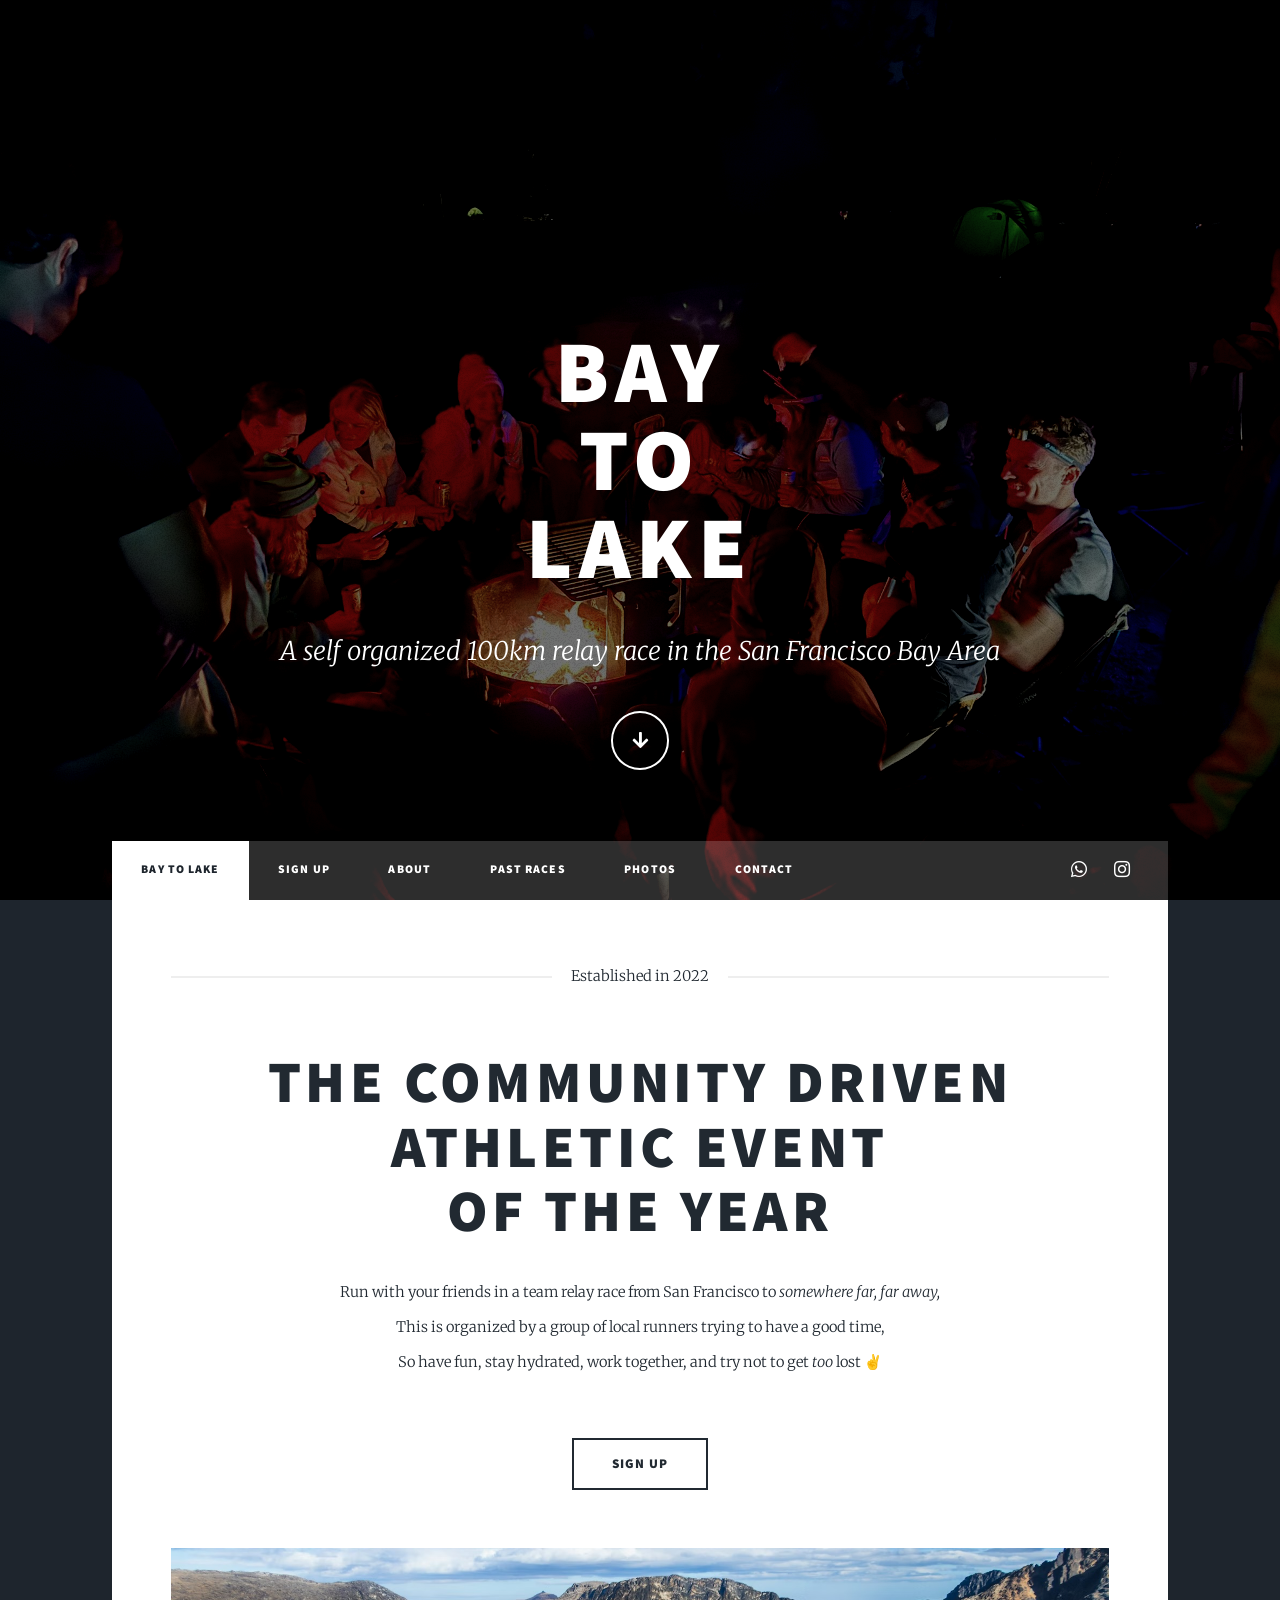
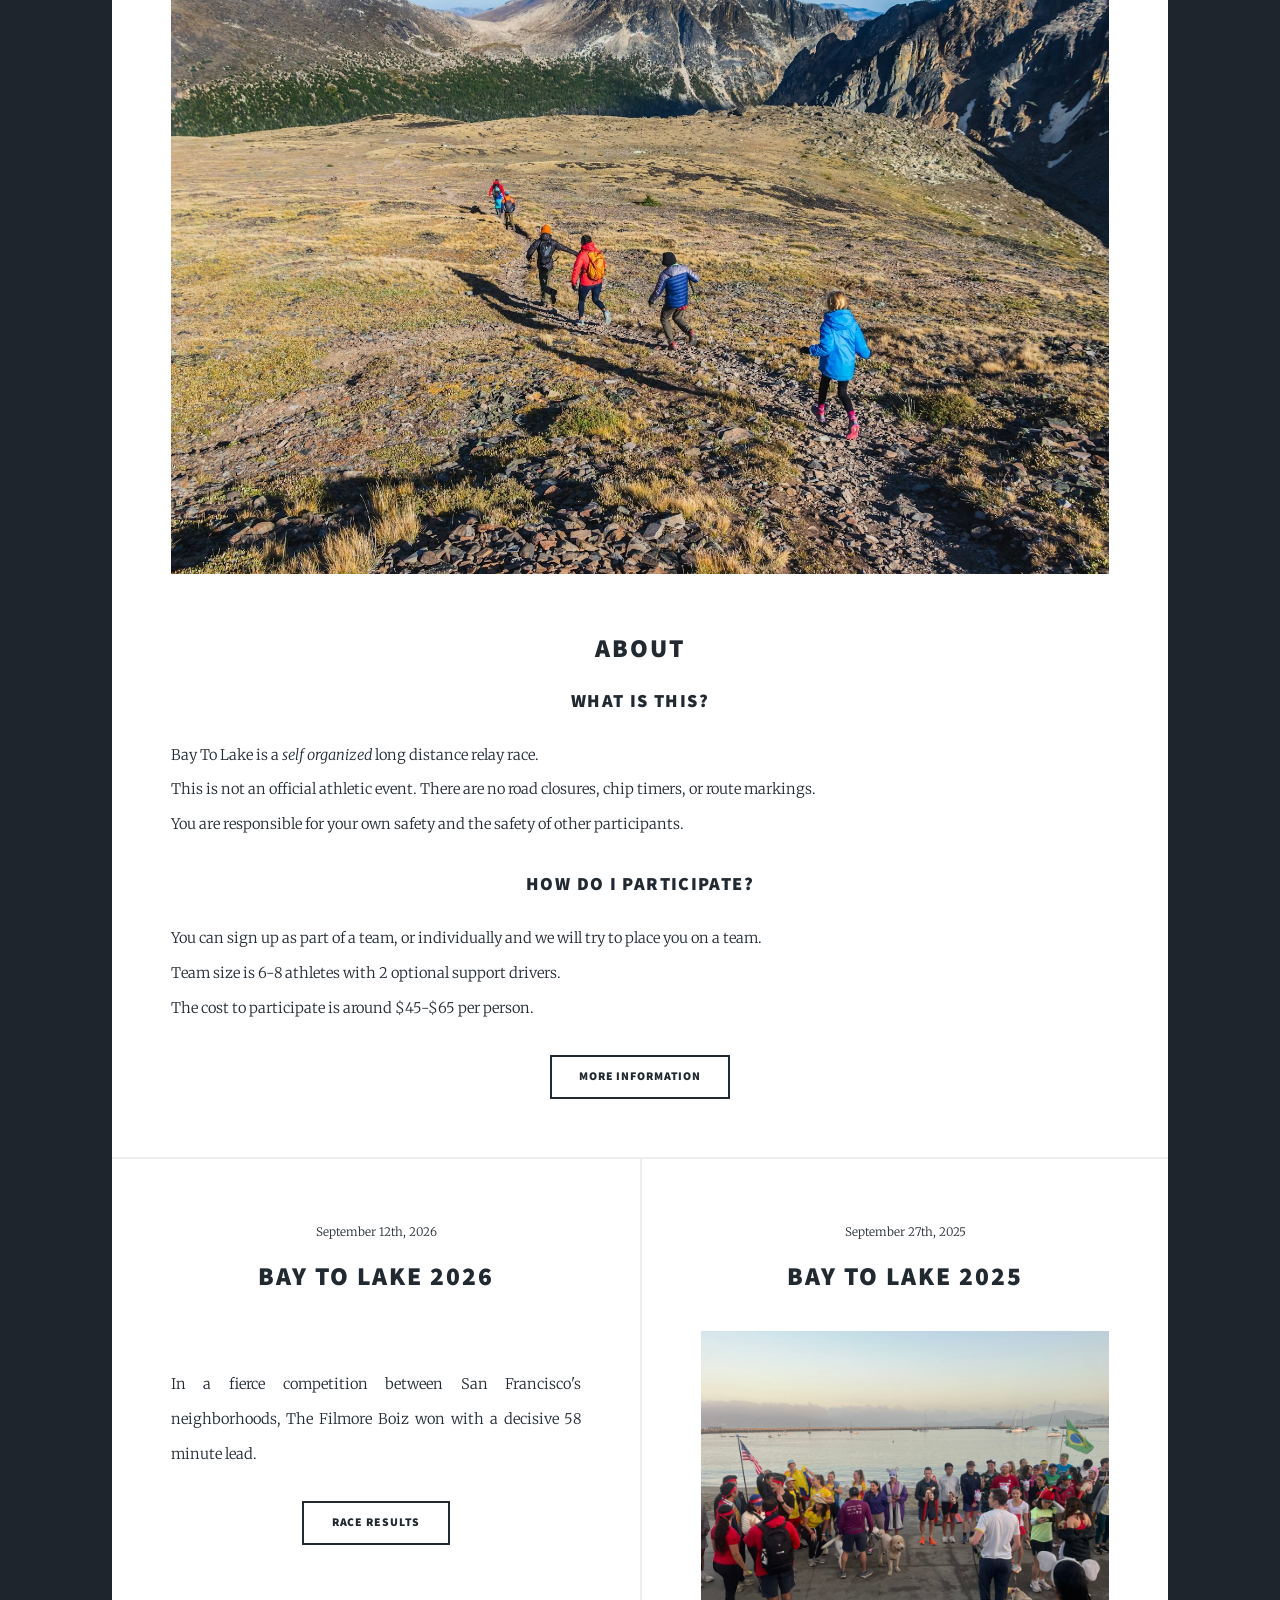
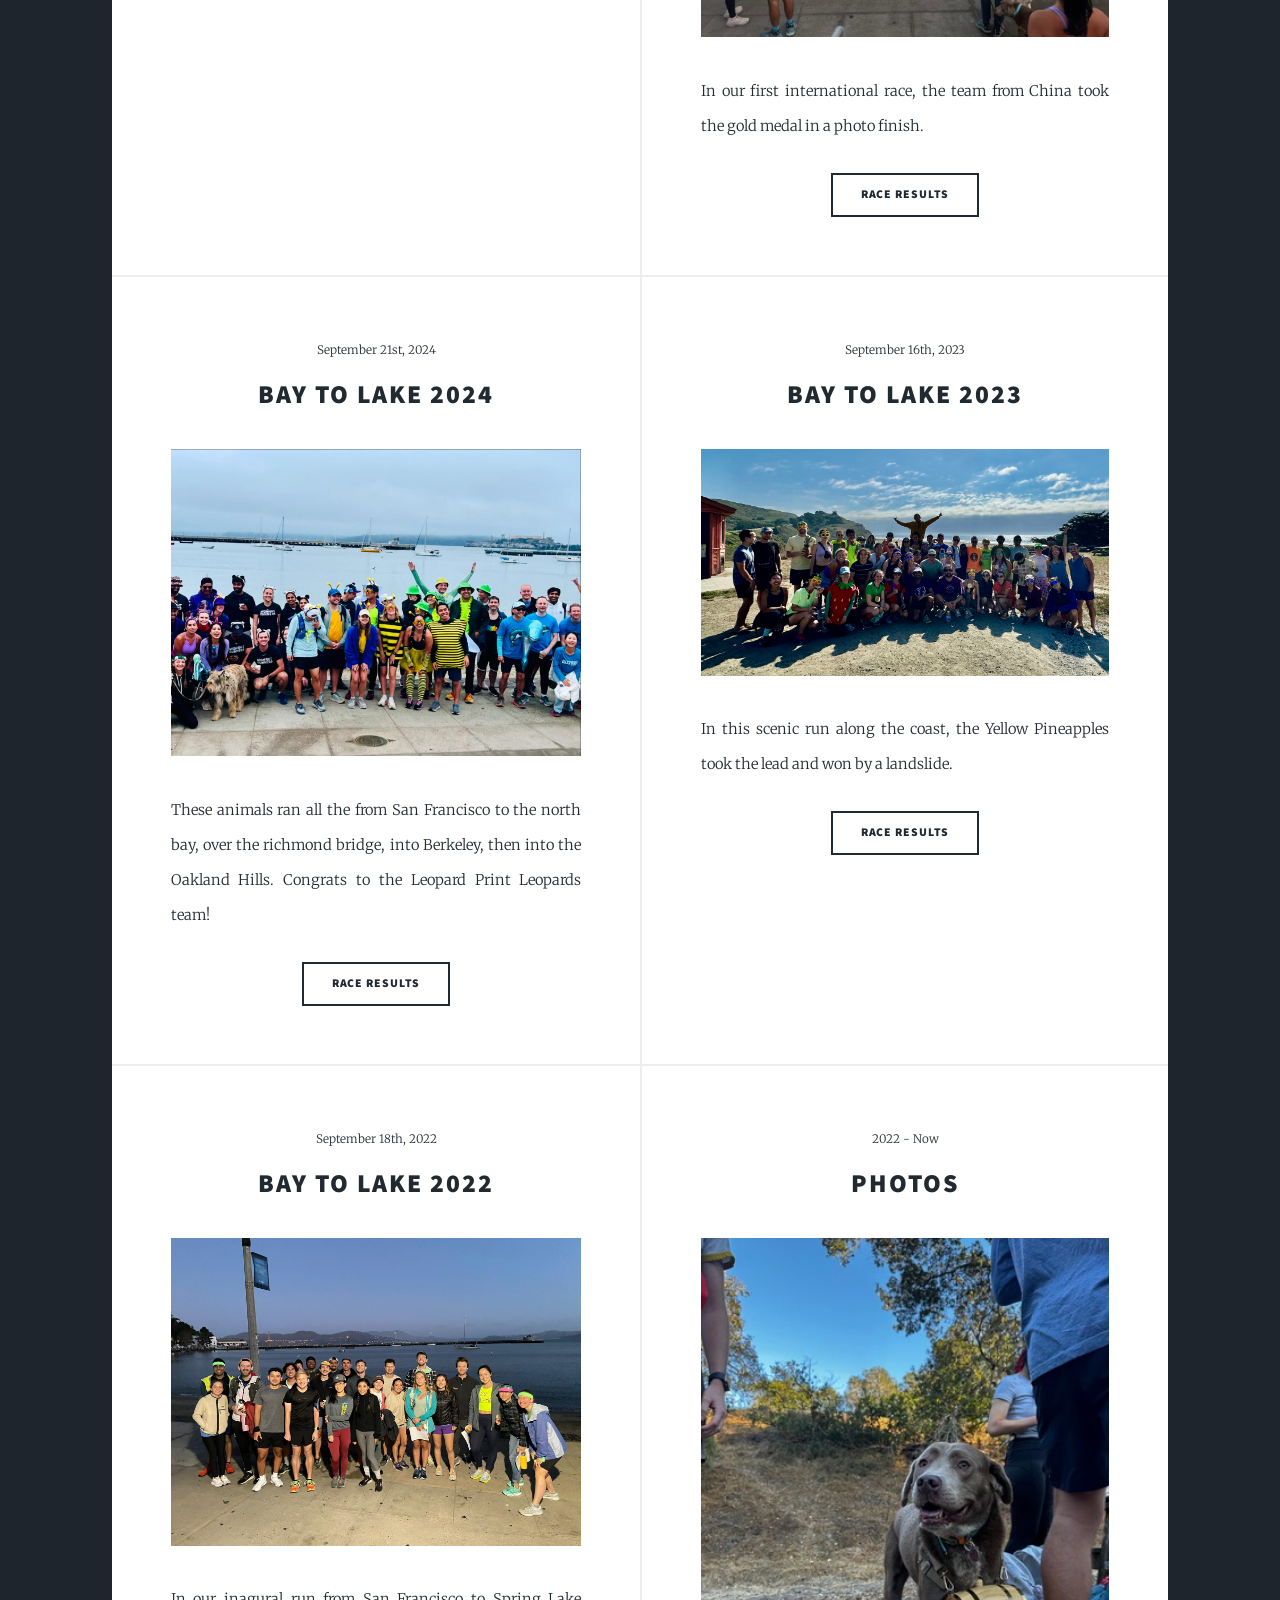
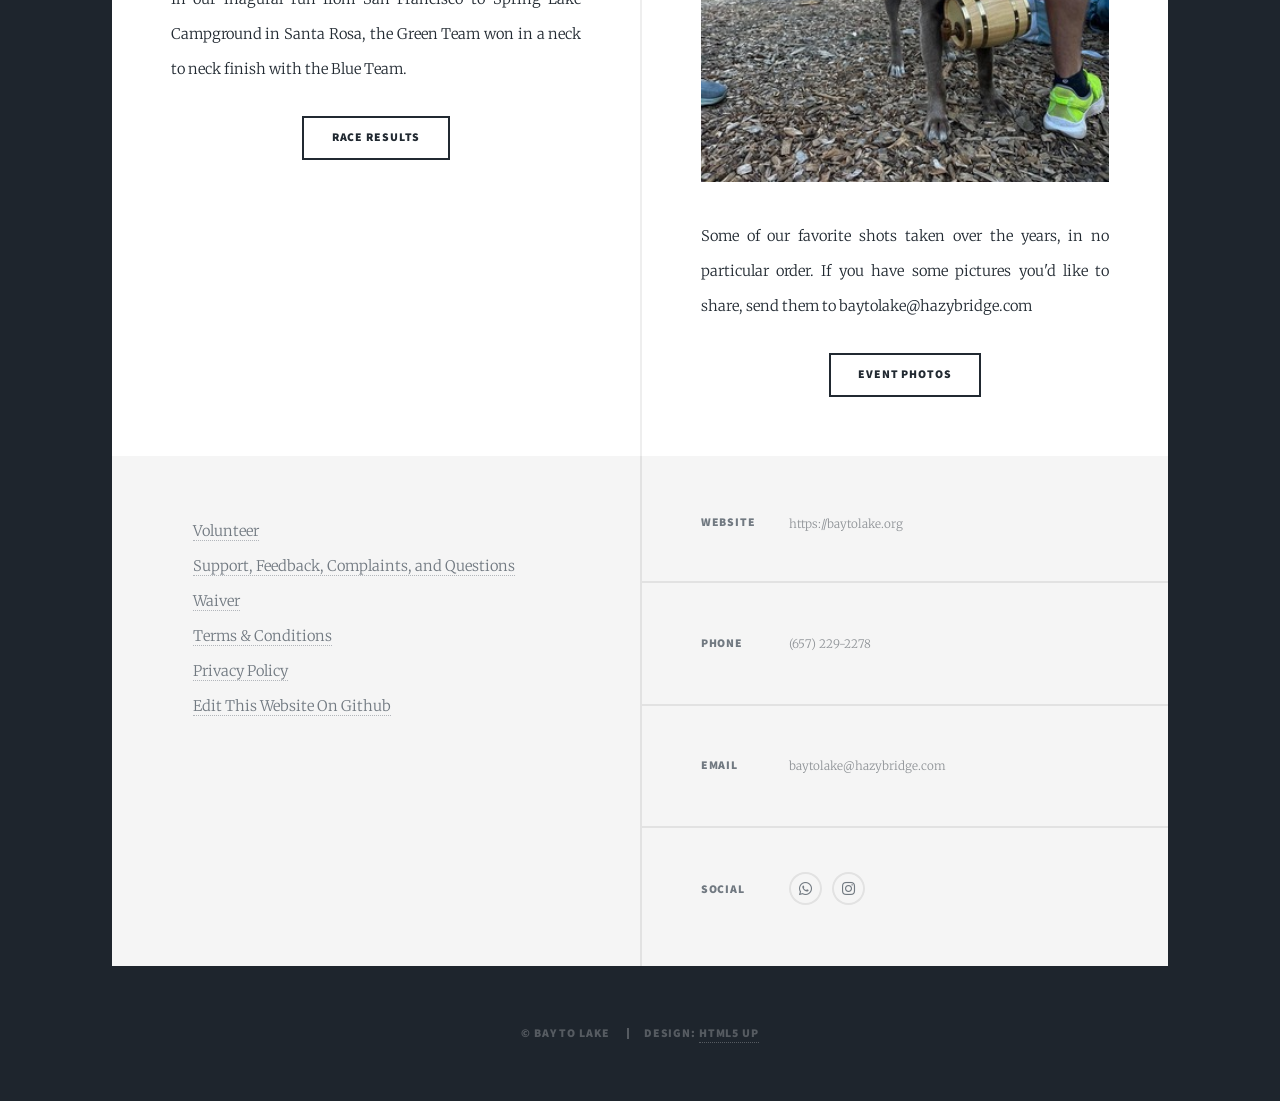
==== commit 10bc3f50: "add 2026 winners" ====
--- a/website/index.html
+++ b/website/index.html
@@ -160,12 +160,14 @@
                             </h2>
                         </header>
                         <a href="2026.html" class="image fit"
-                            ><img src="images/redwoods.jpeg" alt=""
-                        /></a>
-                        <p>
-                            Information for the 2026 race. This is gearing up to
-                            be the most scenic race yet, through the Redwoods in
-                            San Mateo County.
+                            ><img
+                                src="https://baytolake.sfo3.cdn.digitaloceanspaces.com/2026/4B3EDB85-86EE-40C9-AD48-58E7DB4E65AA.JPG"
+                                alt=""
+                        /></a>
+                        <p>
+                            In a fierce competition between San Francisco's
+                            neighborhoods, The Filmore Boiz won with a decisive
+                            58 minute lead.
                         </p>
                         <ul class="actions special">
                             <li>
@@ -307,6 +309,12 @@
                         <li><a href="waiver.html">Waiver</a></li>
                         <li><a href="terms.html">Terms & Conditions</a></li>
                         <li><a href="privacy.html">Privacy Policy</a></li>
+                        <li>
+                            <a
+                                href="https://github.com/reidjs/baytolake-website"
+                                >Edit This Website On Github</a
+                            >
+                        </li>
                     </ul>
                 </section>
                 <section class="split contact" id="contact">
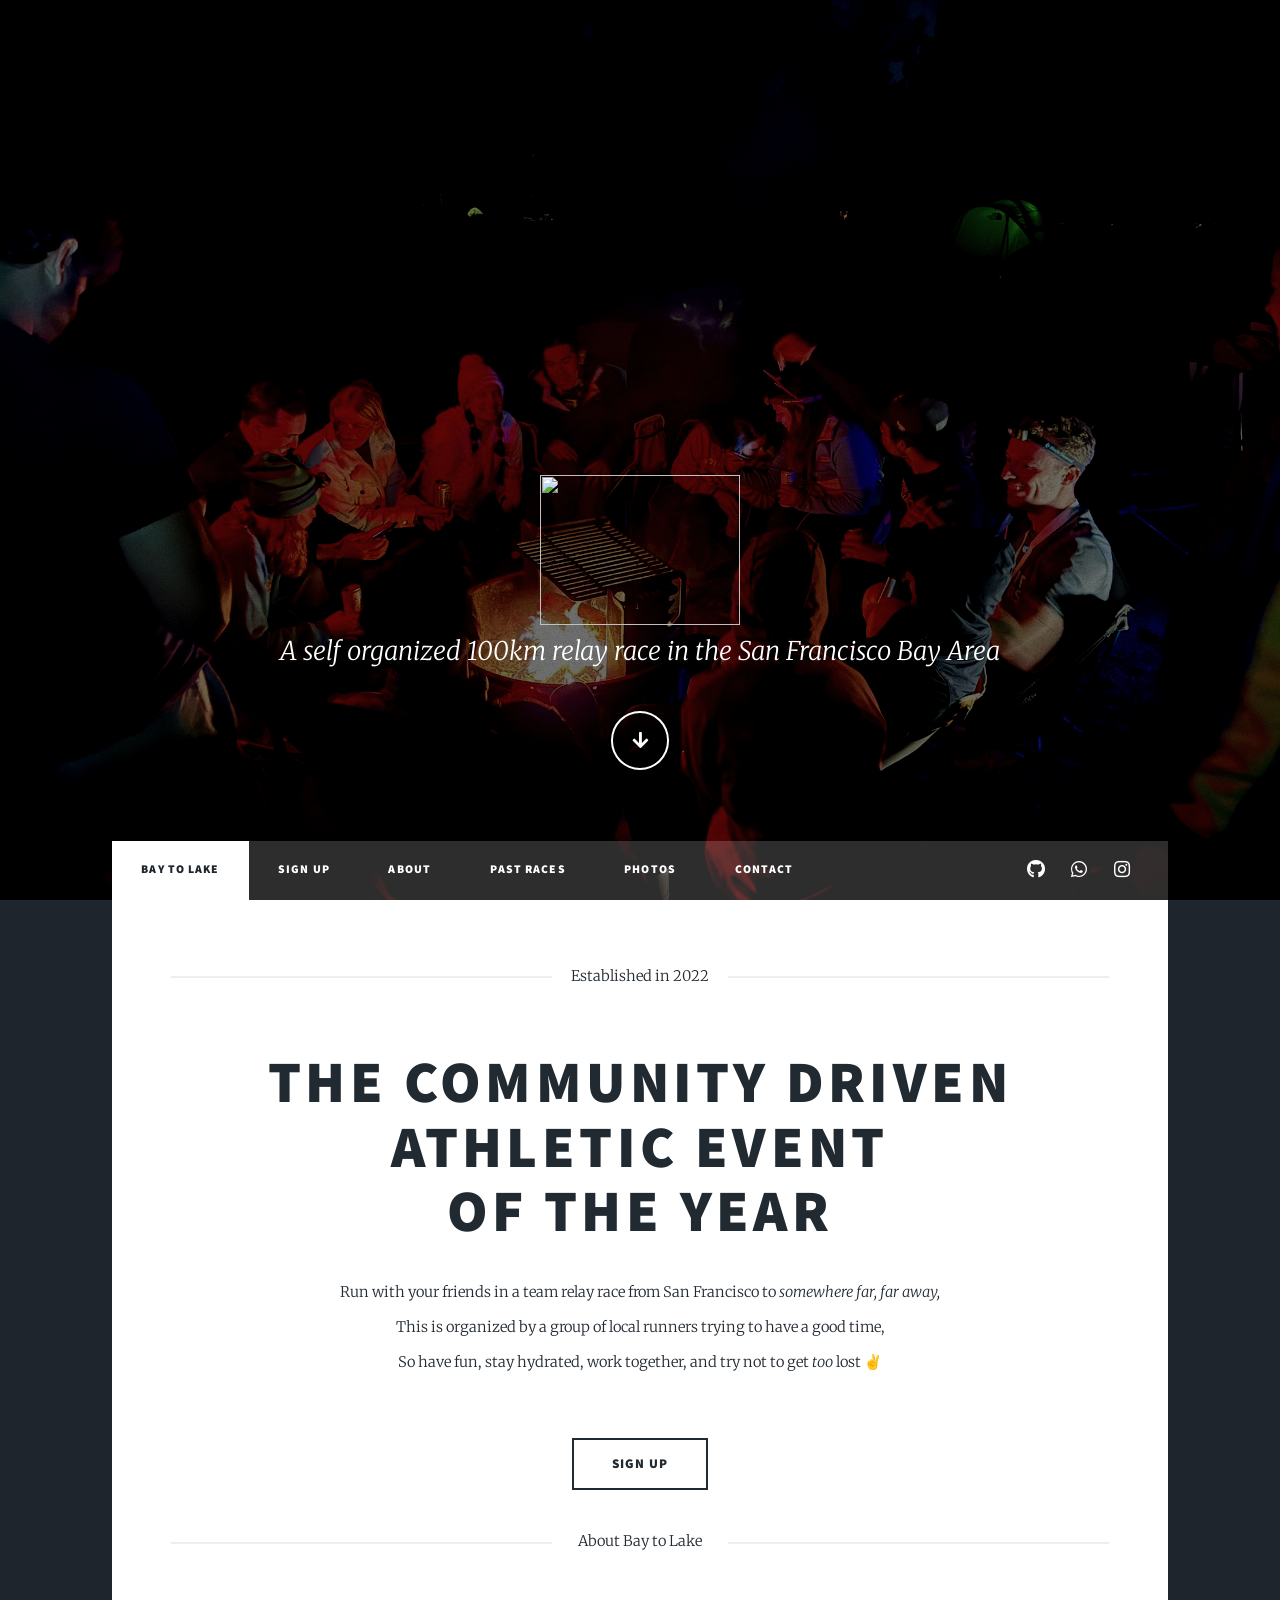
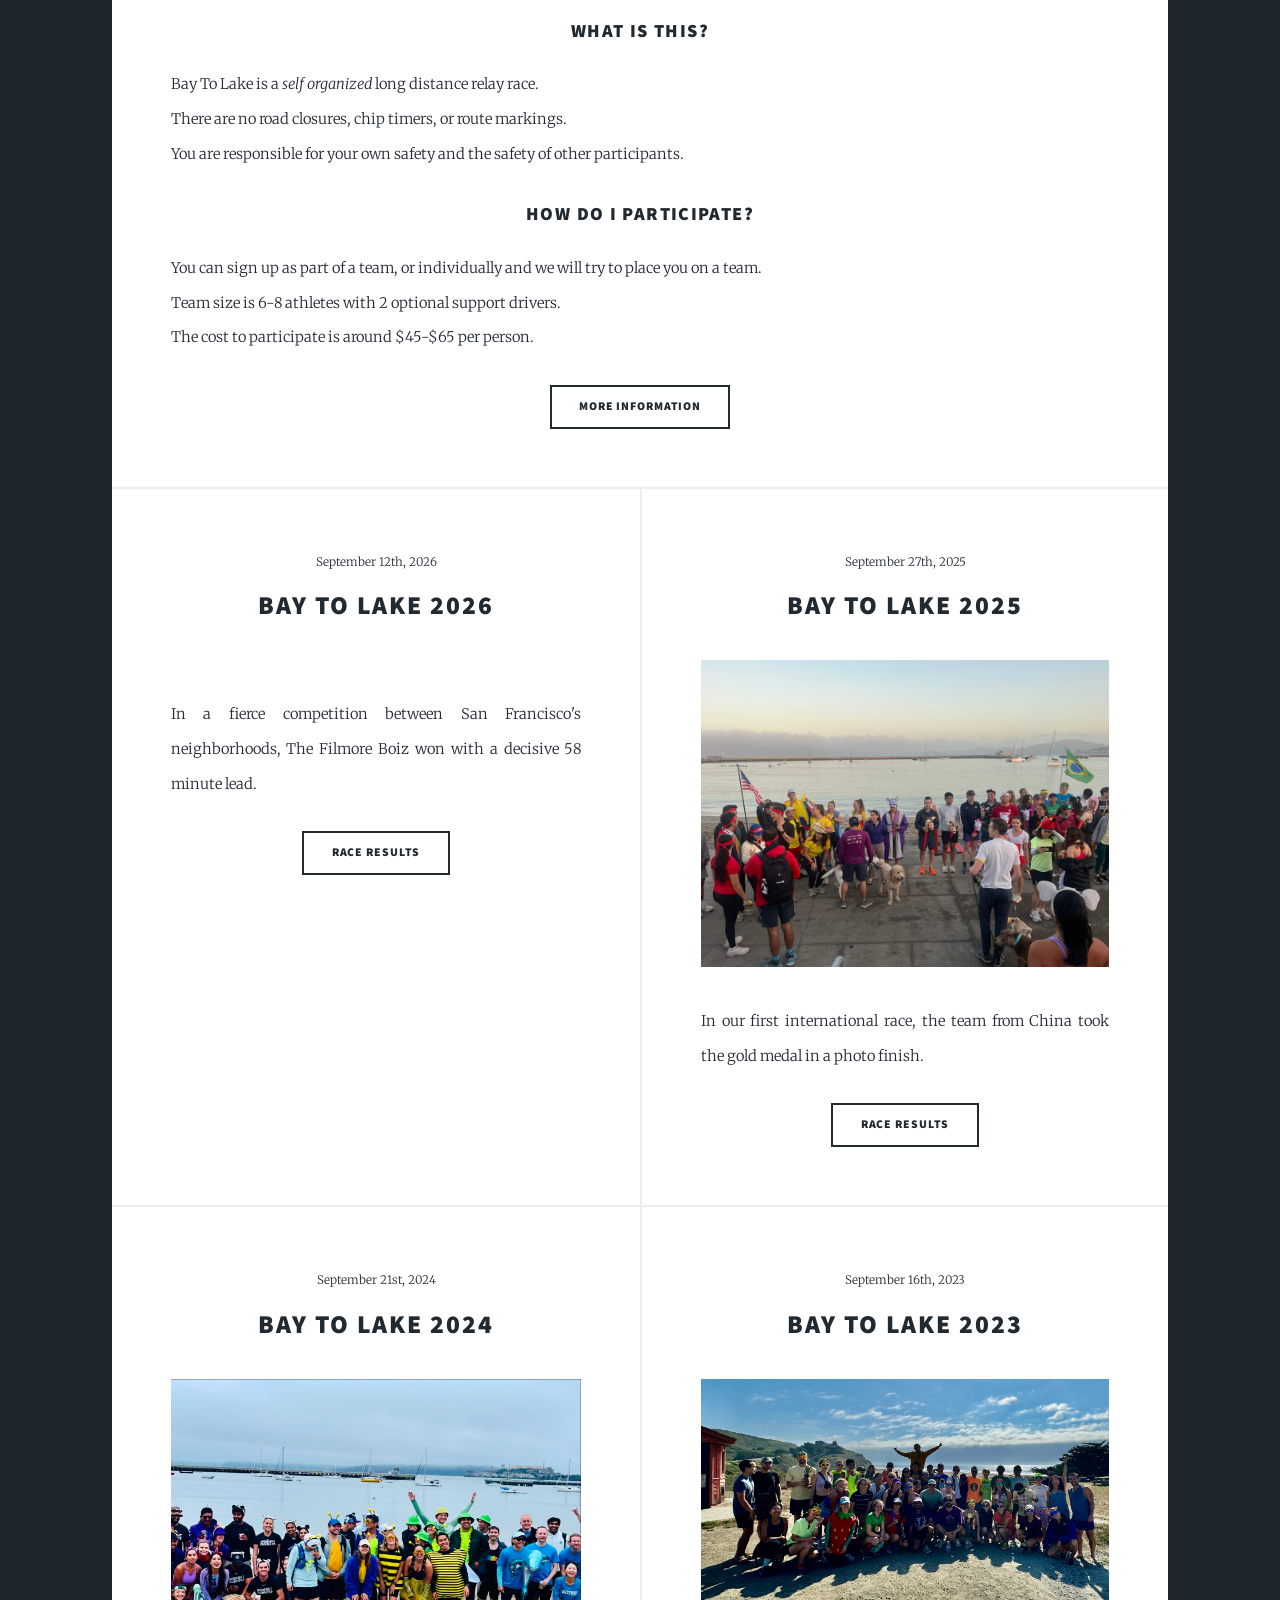
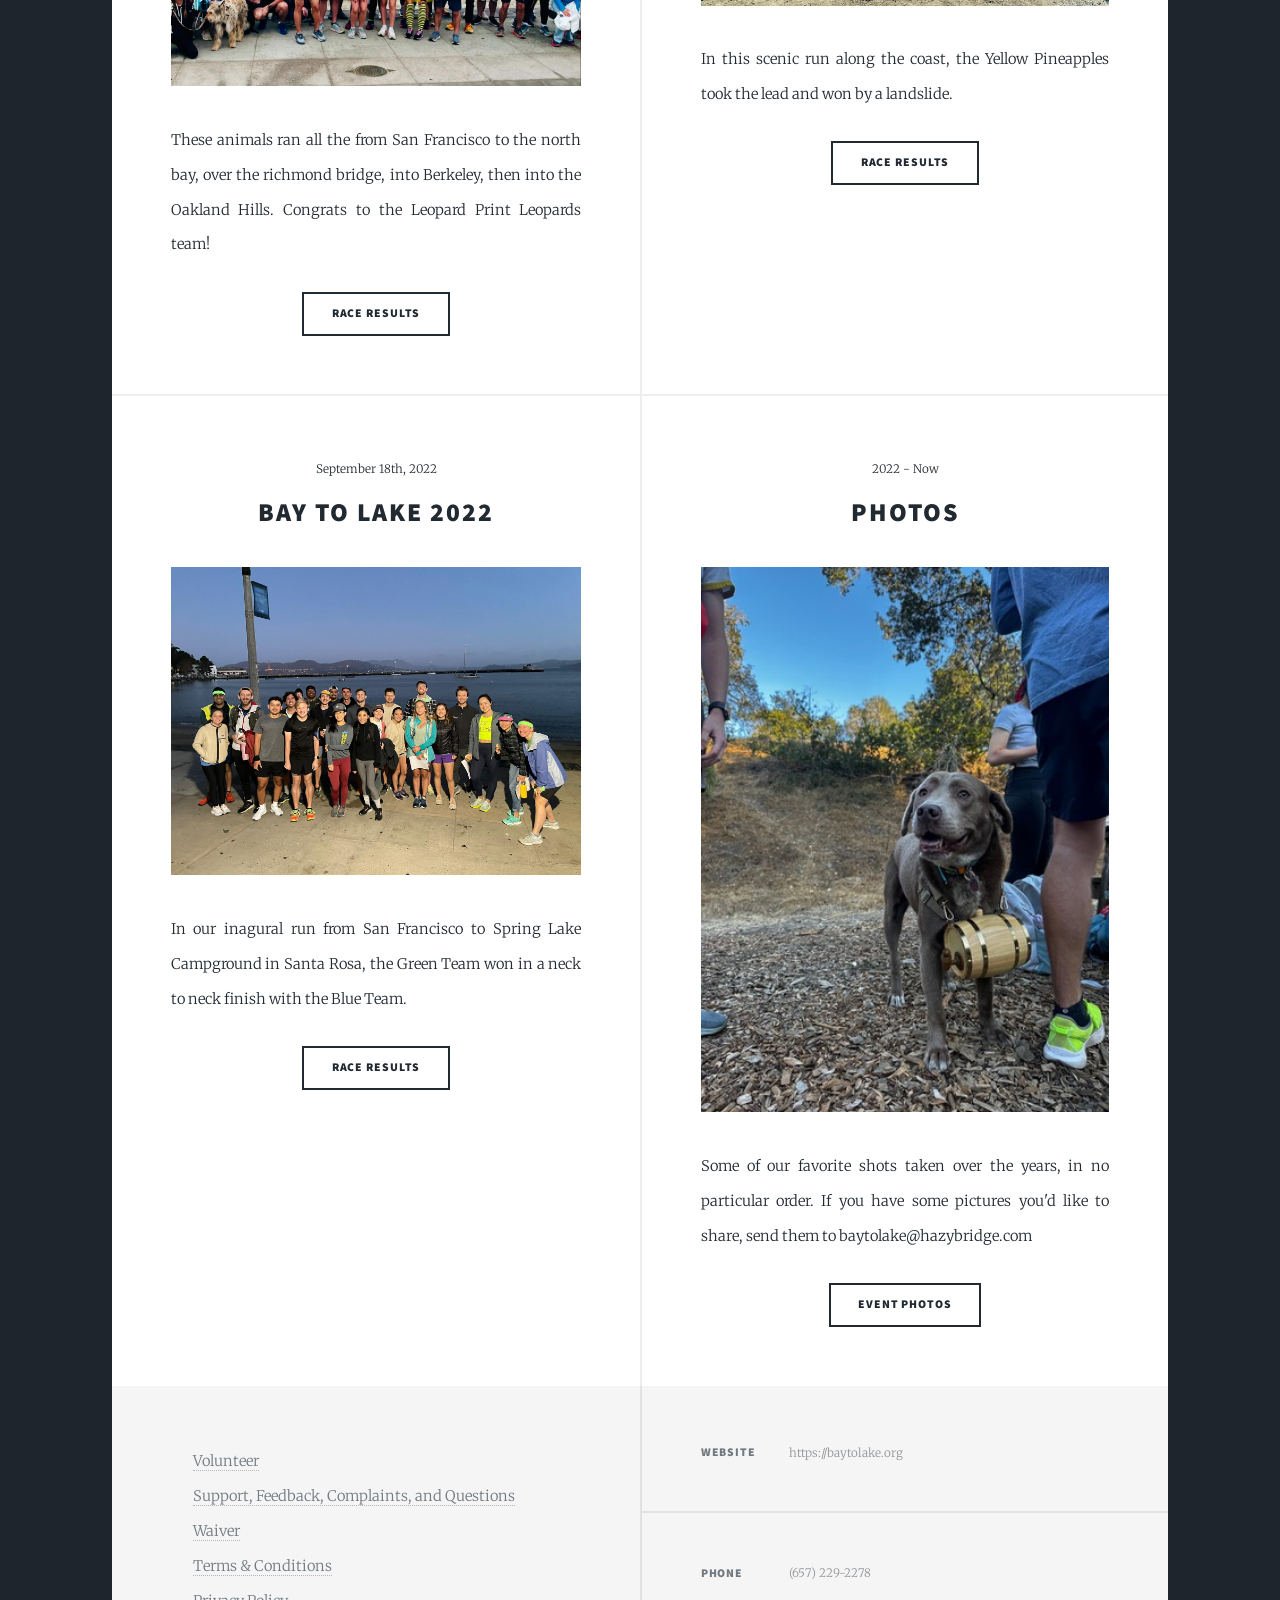
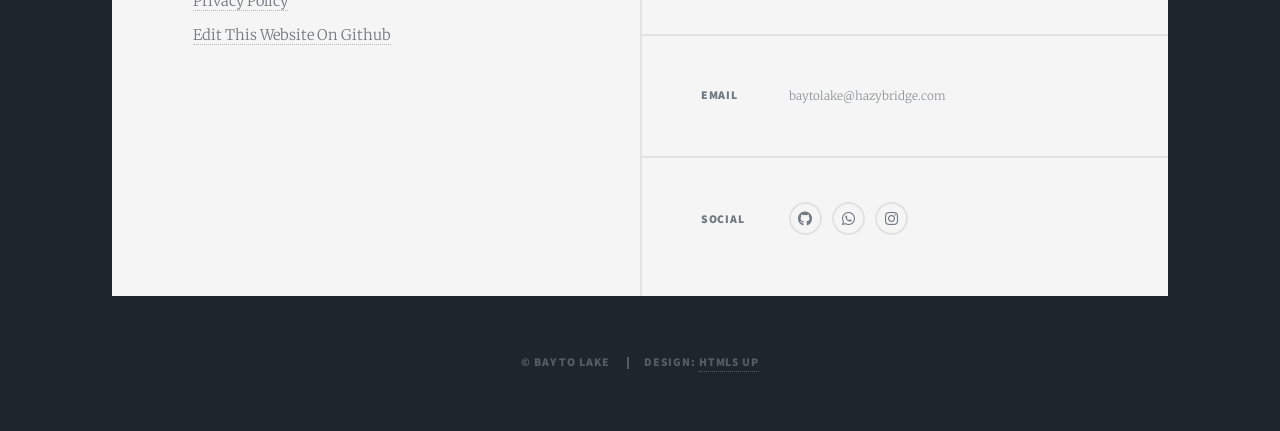
==== commit 3fcf5556: "update index" ====
--- a/website/index.html
+++ b/website/index.html
@@ -26,10 +26,15 @@
         <div id="wrapper" class="fade-in">
             <!-- Intro -->
             <div id="intro">
-                <h1>
+                <!--<h1>
                     Bay<br />To<br />
                     Lake
-                </h1>
+                </h1>-->
+                <img
+                    width="200"
+                    height="150"
+                    src="https://baytolake.sfo3.cdn.digitaloceanspaces.com/logo.jpg"
+                />
                 <p>
                     A self organized 100km relay race in the San Francisco Bay
                     Area
@@ -47,7 +52,7 @@
 
             <!-- Header -->
             <header id="header">
-                <a href="2026.html" class="logo">Sign Up</a>
+                <a href="2027.html" class="logo">Sign Up</a>
             </header>
 
             <!-- Nav -->
@@ -57,9 +62,9 @@
                         <a href="index.html">Bay To Lake</a>
                     </li>
                     <li>
-                        <a href="2026.html">Sign Up</a>
-                    </li>
-                    <li><a href="#about">About</a></li>
+                        <a href="2027.html">Sign Up</a>
+                    </li>
+                    <li><a href="about.html">About</a></li>
                     <li>
                         <a href="#past-races">Past Races</a>
                     </li>
@@ -71,6 +76,13 @@
                     </li>
                 </ul>
                 <ul class="icons">
+                    <li>
+                        <a
+                            href="https://github.com/reidjs/baytolake-website"
+                            class="icon brands alt fa-github"
+                            ><span class="label">GitHub</span></a
+                        >
+                    </li>
                     <li>
                         <a
                             href="https://chat.whatsapp.com/GhfOMwKwByU3hlfMUq1ZFm?mode=hq1tcli"
@@ -115,22 +127,33 @@
                             </li>
                         </ul>
                     </header>
+                    <!--<img
+                        width="200"
+                        height="150"
+                        src="https://baytolake.sfo3.cdn.digitaloceanspaces.com/logo.jpg"
+                    />-->
                     <ul class="actions special">
                         <li>
-                            <a href="2026.html" class="button large">Sign Up</a>
+                            <a href="2027.html" class="button large">Sign Up</a>
                         </li>
                     </ul>
-                    <a href="2026.html" class="image main"
+
+                    <br />
+                    <header class="major">
+                        <span class="date">About Bay to Lake</span>
+                    </header>
+
+                    <!--<a href="2026.html" class="image main"
                         ><img src="images/running2.jpg" alt=""
-                    /></a>
-                    <h2 id="about">About</h2>
+                    /></a>-->
+                    <!--<h2 id="about">About</h2>-->
                     <h3>What is this?</h3>
                     <p>
                         Bay To Lake is a <em>self organized</em> long distance
                         relay race.
                         <br />
-                        This is not an official athletic event. There are no
-                        road closures, chip timers, or route markings.
+                        There are no road closures, chip timers, or route
+                        markings.
                         <br />
                         You are responsible for your own safety and the safety
                         of other participants.
@@ -335,6 +358,13 @@
                         <ul class="icons alt">
                             <li>
                                 <a
+                                    href="https://github.com/reidjs/baytolake-website"
+                                    class="icon brands alt fa-github"
+                                    ><span class="label">GitHub</span></a
+                                >
+                            </li>
+                            <li>
+                                <a
                                     href="https://chat.whatsapp.com/GhfOMwKwByU3hlfMUq1ZFm?mode=hq1tcli"
                                     class="icon brands alt fa-whatsapp"
                                     ><span class="label">WhatsApp</span></a
